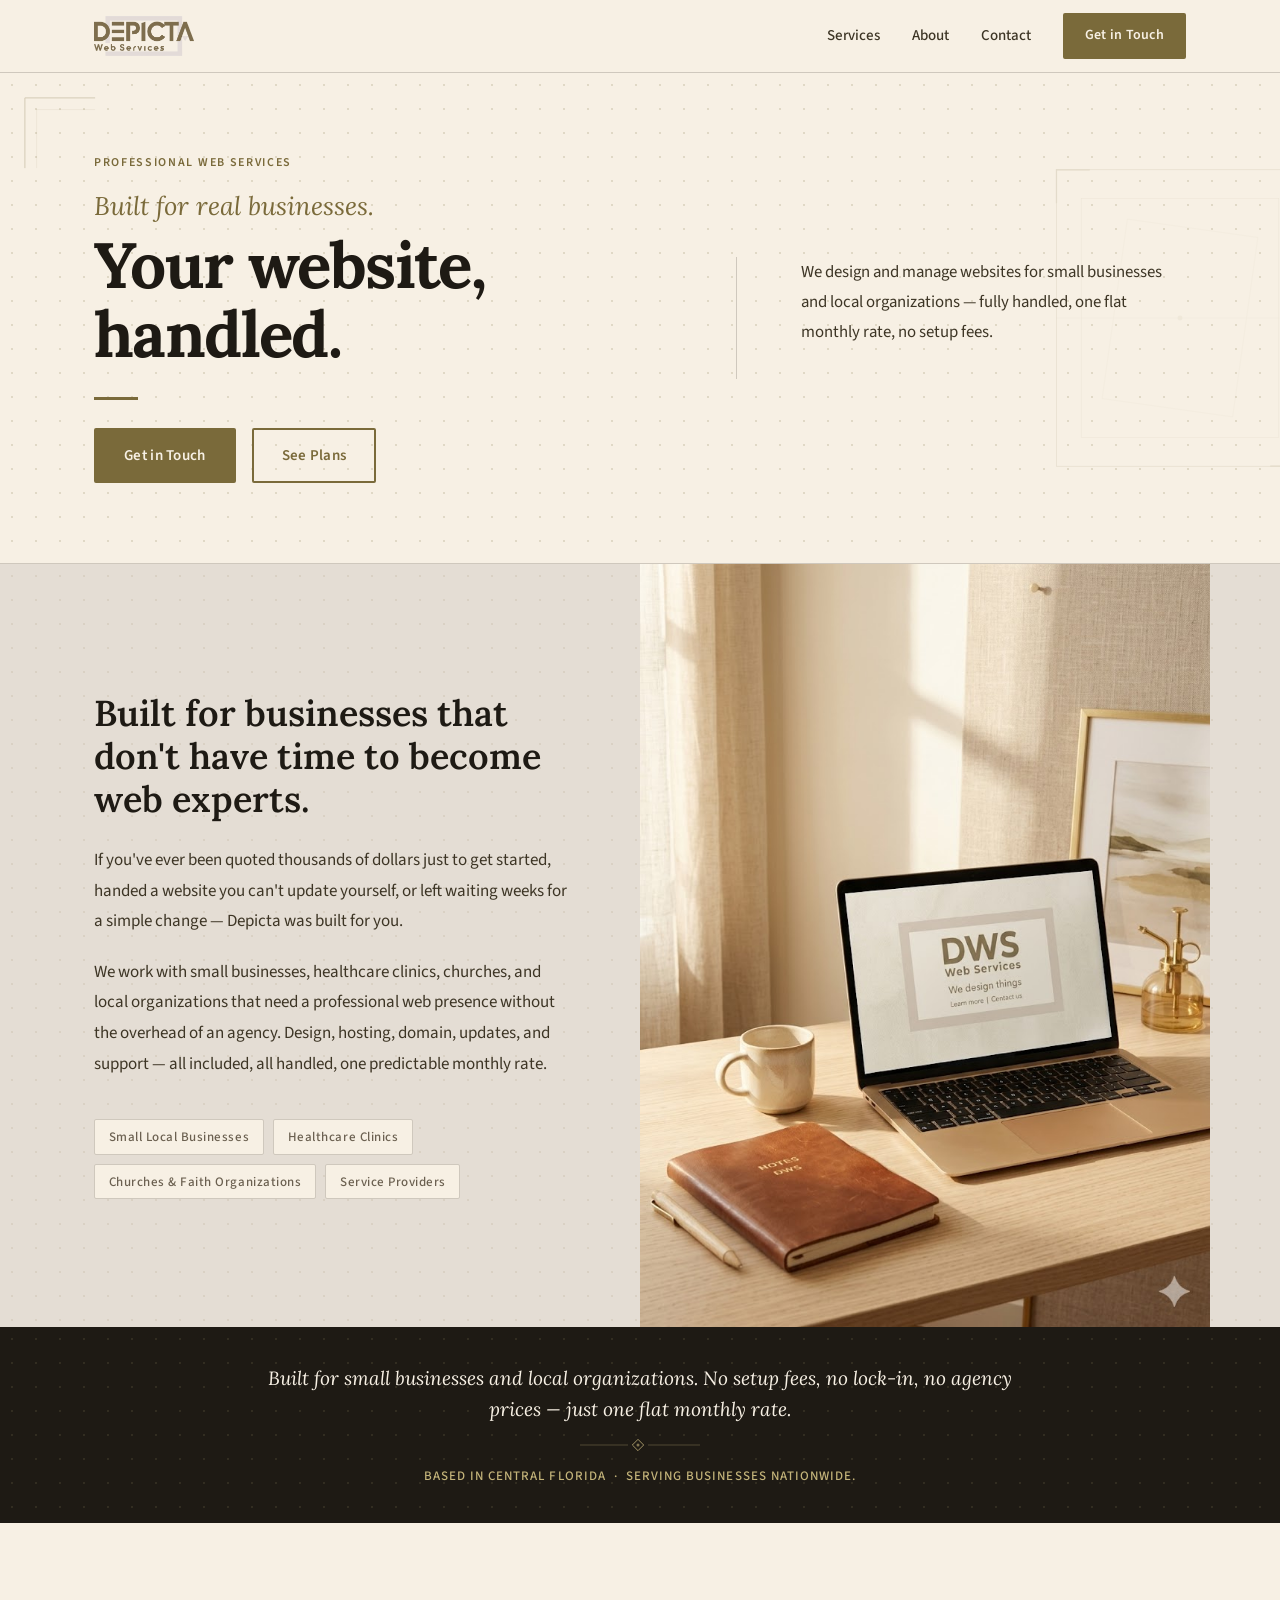
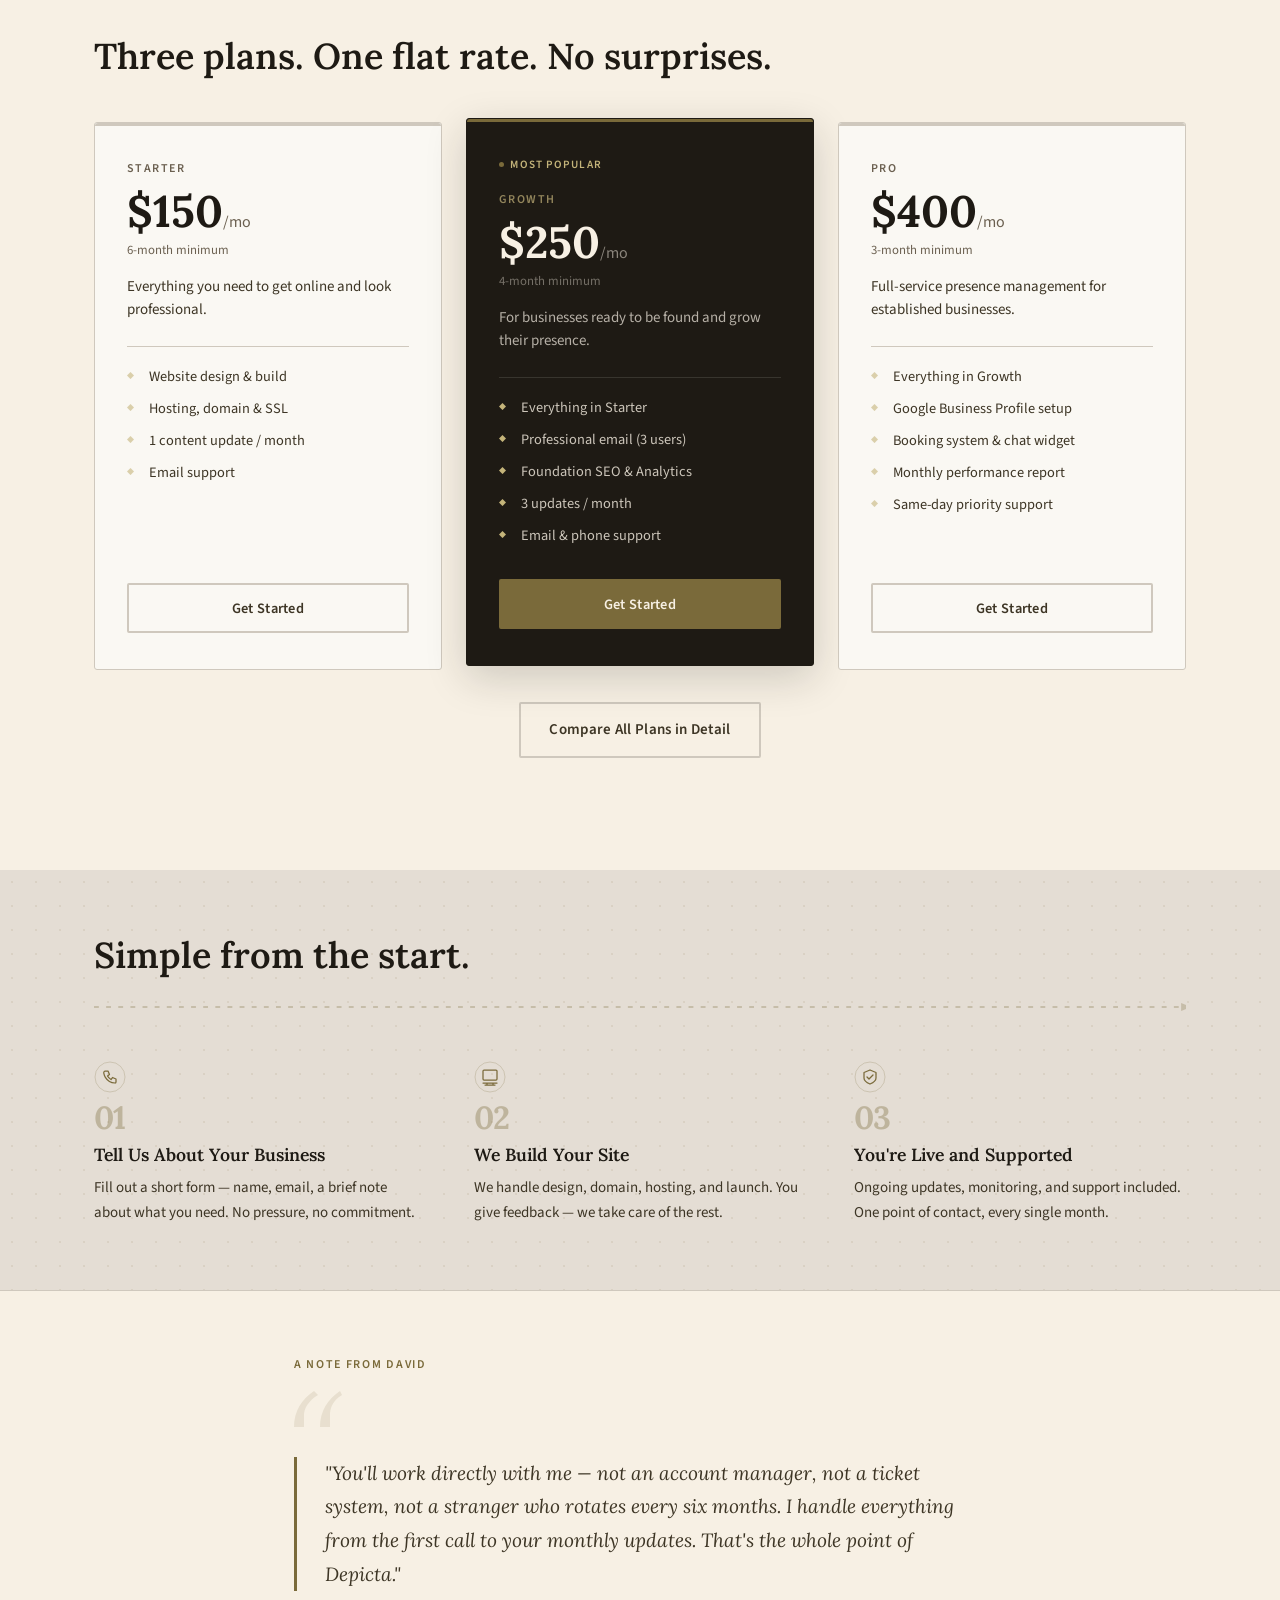
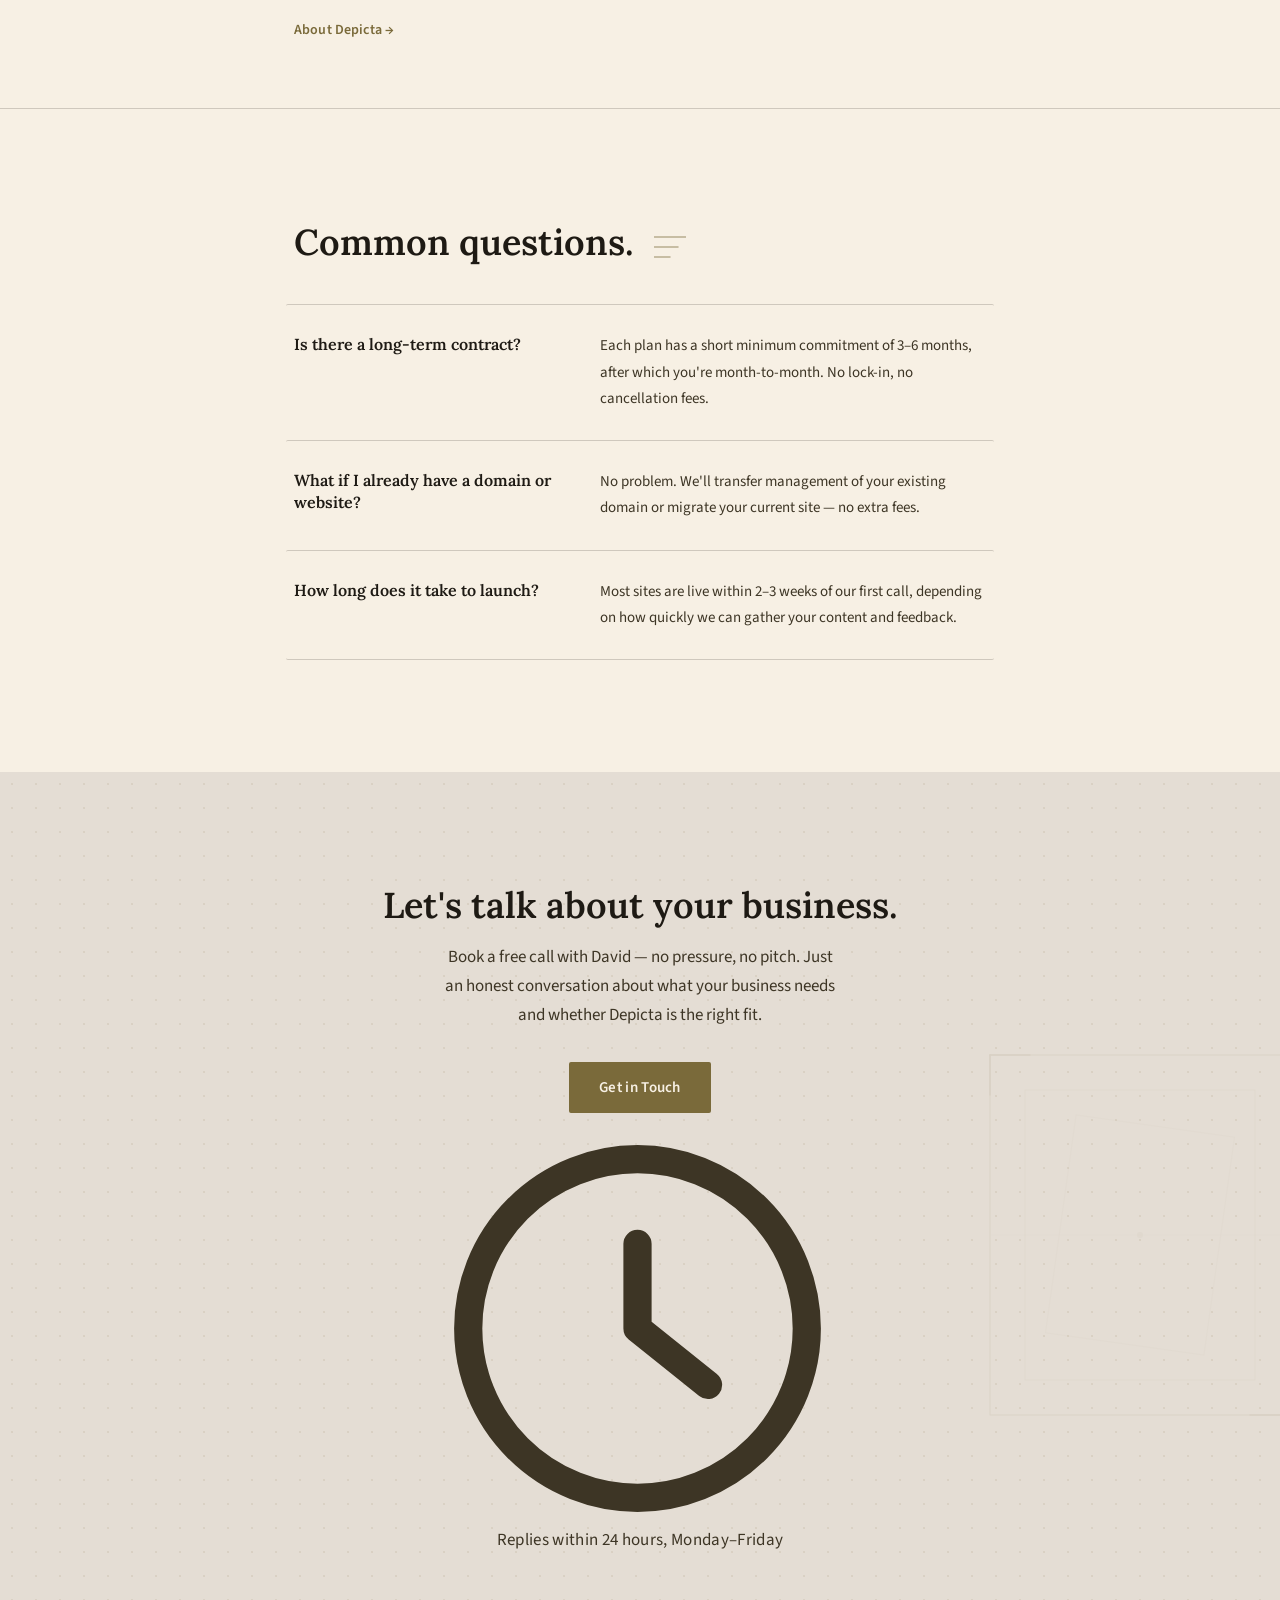
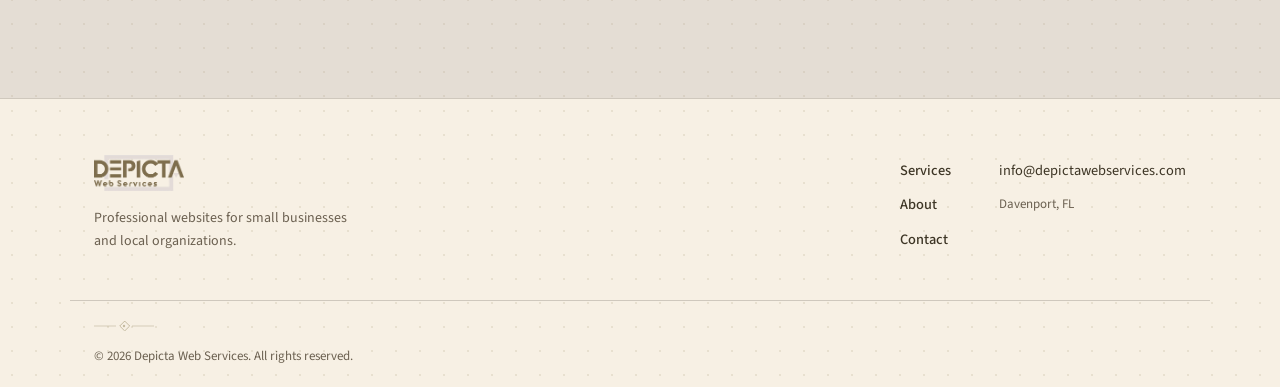
==== index.html @ 23d621f5 "Initial launch — Depicta Web Services Complete static site: homepage, services, about, contact, 404." ====
<!DOCTYPE html>
<html lang="en">
<head>
  <meta charset="UTF-8">
  <meta name="viewport" content="width=device-width, initial-scale=1.0">
  <title>Depicta Web Services — Professional Websites for Small Businesses</title>
  <meta name="description" content="We design and manage professional websites for small businesses and faith-based organizations. One flat monthly rate. No setup fees. Based in Central Florida, serving businesses nationwide.">
  <meta name="theme-color" content="#f7f0e4">

  <!-- Favicon -->
  <link rel="icon" type="image/png" href="assets/depicta_favicon.png">
  <link rel="apple-touch-icon" href="assets/depicta_favicon.png">

  <!-- Open Graph -->
  <meta property="og:title" content="Depicta Web Services — Professional Websites for Small Businesses">
  <meta property="og:description" content="We design and manage websites for small businesses and local organizations. One flat monthly rate, no setup fees. Based in Central Florida, serving businesses nationwide.">
  <meta property="og:image" content="https://depictawebservices.com/assets/hero.jpeg">
  <meta property="og:type" content="website">
  <meta property="og:url" content="https://depictawebservices.com">
  <link rel="canonical" href="https://depictawebservices.com">
  <meta name="robots" content="index, follow">
  <meta name="twitter:card" content="summary_large_image">
  <meta name="twitter:title" content="Depicta Web Services">
  <meta name="twitter:description" content="Professional websites for small businesses and local organizations. One flat monthly rate, no setup fees.">
  <meta name="twitter:image" content="https://depictawebservices.com/assets/hero.jpeg">

  <link rel="preconnect" href="https://fonts.googleapis.com">
  <link rel="preconnect" href="https://fonts.gstatic.com" crossorigin>
  <link href="https://fonts.googleapis.com/css2?family=Lora:ital,wght@0,400;0,500;0,600;0,700;1,400;1,600&family=Source+Sans+3:wght@300;400;500;600&display=swap" rel="stylesheet">

  <link rel="stylesheet" href="css/style.css">

  <!-- Structured Data — LocalBusiness -->
  <script type="application/ld+json">
  {
    "@context": "https://schema.org",
    "@type": "ProfessionalService",
    "name": "Depicta Web Services",
    "description": "We design and manage professional websites for small businesses and local organizations. One flat monthly rate, no setup fees.",
    "url": "https://depictawebservices.com",
    "email": "info@depictawebservices.com",
    "areaServed": {
      "@type": "Country",
      "name": "United States"
    },
    "address": {
      "@type": "PostalAddress",
      "addressLocality": "Davenport",
      "addressRegion": "FL",
      "addressCountry": "US"
    },
    "priceRange": "$150–$400/mo",
    "serviceType": [
      "Web Design",
      "Website Management",
      "Web Hosting",
      "SEO",
      "Website Maintenance"
    ],
    "sameAs": []
  }
  </script>
</head>
<body>

  <!-- ============================================================
       NAVIGATION
  ============================================================ -->
  <header class="nav" id="nav">
    <div class="container nav__inner">
      <a href="index.html" class="nav__logo" aria-label="Depicta Web Services Home">
        <img src="assets/logo.png" alt="Depicta Web Services" fetchpriority="high">
      </a>
      <button class="nav__toggle" id="navToggle" aria-label="Open menu" aria-expanded="false" aria-controls="navLinks">
        <span></span>
        <span></span>
        <span></span>
      </button>
      <nav class="nav__links" id="navLinks" aria-label="Main navigation">
        <a href="services.html">Services</a>
        <a href="about.html">About</a>
        <a href="contact.html">Contact</a>
        <a href="contact.html" class="btn btn--gold btn--sm">Get in Touch</a>
      </nav>
    </div>
  </header>

  <main>

    <!-- ============================================================
         HERO
    ============================================================ -->
    <section class="hero">
      <!-- Decorative corner mark -->
      <svg class="hero__corner" aria-hidden="true" viewBox="0 0 80 80" fill="none" xmlns="http://www.w3.org/2000/svg">
        <path d="M1 79 L1 1 L79 1" stroke="currentColor" stroke-width="1" fill="none"/>
        <path d="M14 79 L14 14 L79 14" stroke="currentColor" stroke-width="0.5" fill="none" opacity="0.5"/>
      </svg>

      <!-- Decorative geometric composition -->
      <svg class="hero__geo" aria-hidden="true" viewBox="0 0 340 400" fill="none" xmlns="http://www.w3.org/2000/svg">
        <!-- Outer tall rectangle -->
        <rect x="20" y="20" width="300" height="360" stroke="currentColor" stroke-width="0.75"/>
        <!-- Inner offset rectangle -->
        <rect x="50" y="55" width="240" height="290" stroke="currentColor" stroke-width="0.5" opacity="0.6"/>
        <!-- Rotated diamond inset -->
        <rect x="90" y="90" width="160" height="220" stroke="currentColor" stroke-width="0.5" opacity="0.35" transform="rotate(8 170 200)"/>
        <!-- Horizontal rule through center -->
        <line x1="20" y1="200" x2="320" y2="200" stroke="currentColor" stroke-width="0.5" opacity="0.25"/>
        <!-- Corner ticks -->
        <line x1="20" y1="20" x2="60" y2="20" stroke="currentColor" stroke-width="1.5" stroke-linecap="round"/>
        <line x1="20" y1="20" x2="20" y2="60" stroke="currentColor" stroke-width="1.5" stroke-linecap="round"/>
        <line x1="320" y1="380" x2="280" y2="380" stroke="currentColor" stroke-width="1.5" stroke-linecap="round"/>
        <line x1="320" y1="380" x2="320" y2="340" stroke="currentColor" stroke-width="1.5" stroke-linecap="round"/>
        <!-- Center dot -->
        <circle cx="170" cy="200" r="3" fill="currentColor" opacity="0.35"/>
      </svg>

      <div class="container hero__inner">

        <div class="hero__left">
          <p class="overline">Professional Web Services</p>
          <span class="hero__italic">Built for real businesses.</span>
          <h1 class="hero__headline">Your website,<br>handled.</h1>
          <div class="hero__rule"></div>
          <div class="hero__actions">
            <a href="contact.html" class="btn btn--gold">Get in Touch</a>
            <a href="services.html" class="btn btn--ghost">See Plans</a>
          </div>
        </div>

        <div class="hero__right">
          <p class="hero__sub">
            We design and manage websites for small businesses and local
            organizations — fully handled, one flat monthly rate, no setup fees.
          </p>
        </div>

      </div>
    </section>

    <!-- ============================================================
         WHO THIS IS FOR
    ============================================================ -->
    <section class="section section--beige who-section">
      <div class="container who-section__inner">
        <div class="who-section__text">
          <h2>Built for businesses that don't have time to become web experts.</h2>
          <div class="prose">
            <p>
              If you've ever been quoted thousands of dollars just to get started, handed a website
              you can't update yourself, or left waiting weeks for a simple change — Depicta was
              built for you.
            </p>
            <p>
              We work with small businesses, healthcare clinics, churches, and local organizations
              that need a professional web presence without the overhead of an agency. Design,
              hosting, domain, updates, and support — all included, all handled, one predictable
              monthly rate.
            </p>
          </div>
          <div class="audience-tags">
            <span>Small Local Businesses</span>
            <span>Healthcare Clinics</span>
            <span>Churches &amp; Faith Organizations</span>
            <span>Service Providers</span>
          </div>
        </div>
        <div class="who-section__image">
          <img src="assets/hero.jpeg" alt="Professional workspace" loading="lazy" decoding="async">
        </div>
      </div>
    </section>

    <!-- ============================================================
         TRUST STRIP
    ============================================================ -->
    <div class="trust-strip">
      <div class="container trust-strip__inner">
        <p class="trust-strip__main">
          Built for small businesses and local organizations. No setup fees, no lock-in, no agency
          prices — just one flat monthly rate.
        </p>
        <!-- Ornamental divider -->
        <svg class="trust-strip__ornament" aria-hidden="true" viewBox="0 0 120 12" fill="none" xmlns="http://www.w3.org/2000/svg">
          <line x1="0" y1="6" x2="48" y2="6" stroke="currentColor" stroke-width="0.75" opacity="0.4"/>
          <rect x="54" y="2" width="8" height="8" transform="rotate(45 58 6)" stroke="currentColor" stroke-width="0.75" fill="none"/>
          <circle cx="58" cy="6" r="1.5" fill="currentColor" opacity="0.6"/>
          <line x1="68" y1="6" x2="120" y2="6" stroke="currentColor" stroke-width="0.75" opacity="0.4"/>
        </svg>
        <p class="trust-strip__location">
          Based in Central Florida &nbsp;&middot;&nbsp; Serving businesses nationwide.
        </p>
      </div>
    </div>

    <!-- ============================================================
         PLANS OVERVIEW
    ============================================================ -->
    <section class="section plans-section">
      <div class="container">

        <h2>Three plans. One flat rate. No surprises.</h2>

        <div class="plans-row">

          <div class="plan-col">
            <div class="plan-col__top">
              <p class="plan-col__name">Starter</p>
              <p class="plan-col__price">$150<span>/mo</span></p>
              <p class="plan-col__minimum">6-month minimum</p>
              <p class="plan-col__tagline">Everything you need to get online and look professional.</p>
            </div>
            <ul class="plan-col__features">
              <li>Website design &amp; build</li>
              <li>Hosting, domain &amp; SSL</li>
              <li>1 content update / month</li>
              <li>Email support</li>
            </ul>
            <button class="btn btn--outline plan-col__btn js-open-modal" data-plan="Starter">Get Started</button>
          </div>

          <div class="plan-col plan-col--featured">
            <p class="plan-col__badge">Most Popular</p>
            <div class="plan-col__top">
              <p class="plan-col__name">Growth</p>
              <p class="plan-col__price">$250<span>/mo</span></p>
              <p class="plan-col__minimum">4-month minimum</p>
              <p class="plan-col__tagline">For businesses ready to be found and grow their presence.</p>
            </div>
            <ul class="plan-col__features">
              <li>Everything in Starter</li>
              <li>Professional email (3 users)</li>
              <li>Foundation SEO &amp; Analytics</li>
              <li>3 updates / month</li>
              <li>Email &amp; phone support</li>
            </ul>
            <button class="btn plan-col__btn plan-col__btn--featured js-open-modal" data-plan="Growth">Get Started</button>
          </div>

          <div class="plan-col">
            <div class="plan-col__top">
              <p class="plan-col__name">Pro</p>
              <p class="plan-col__price">$400<span>/mo</span></p>
              <p class="plan-col__minimum">3-month minimum</p>
              <p class="plan-col__tagline">Full-service presence management for established businesses.</p>
            </div>
            <ul class="plan-col__features">
              <li>Everything in Growth</li>
              <li>Google Business Profile setup</li>
              <li>Booking system &amp; chat widget</li>
              <li>Monthly performance report</li>
              <li>Same-day priority support</li>
            </ul>
            <button class="btn btn--outline plan-col__btn js-open-modal" data-plan="Pro">Get Started</button>
          </div>

        </div>

        <div class="plans-cta">
          <a href="services.html" class="btn btn--outline">Compare All Plans in Detail</a>
        </div>
      </div>
    </section>

    <!-- ============================================================
         HOW IT WORKS
    ============================================================ -->
    <section class="section section--beige how-it-works">
      <div class="container">
        <h2>Simple from the start.</h2>

        <!-- Connecting line between steps -->
        <svg class="steps__connector" aria-hidden="true" viewBox="0 0 900 12" preserveAspectRatio="none" fill="none" xmlns="http://www.w3.org/2000/svg">
          <line x1="0" y1="6" x2="900" y2="6" stroke="currentColor" stroke-width="1" stroke-dasharray="4 6"/>
          <polygon points="896,2 904,6 896,10" fill="currentColor" opacity="0.5"/>
        </svg>

        <div class="steps">

          <div class="step">
            <!-- Phone / call icon -->
            <svg class="step__icon" aria-hidden="true" viewBox="0 0 32 32" fill="none" xmlns="http://www.w3.org/2000/svg">
              <circle cx="16" cy="16" r="15" stroke="currentColor" stroke-width="0.75" opacity="0.3"/>
              <path d="M11 10h3l1.5 3.5-2 1.5a9 9 0 0 0 3.5 3.5l1.5-2L22 18v3a1 1 0 0 1-1 1C11 21.5 9 11 10 11a1 1 0 0 1 1-1z" stroke="currentColor" stroke-width="1.25" stroke-linejoin="round" fill="none"/>
            </svg>
            <span class="step__num">01</span>
            <h3>Tell Us About Your Business</h3>
            <p>Fill out a short form — name, email, a brief note about what you need. No pressure, no commitment.</p>
          </div>

          <div class="step">
            <!-- Cursor / build icon -->
            <svg class="step__icon" aria-hidden="true" viewBox="0 0 32 32" fill="none" xmlns="http://www.w3.org/2000/svg">
              <circle cx="16" cy="16" r="15" stroke="currentColor" stroke-width="0.75" opacity="0.3"/>
              <rect x="9" y="9" width="14" height="10" rx="1" stroke="currentColor" stroke-width="1.25" fill="none"/>
              <line x1="9" y1="22" x2="23" y2="22" stroke="currentColor" stroke-width="1.25" stroke-linecap="round"/>
              <line x1="13" y1="22" x2="13" y2="24" stroke="currentColor" stroke-width="1.25"/>
              <line x1="19" y1="22" x2="19" y2="24" stroke="currentColor" stroke-width="1.25"/>
              <line x1="11" y1="24" x2="21" y2="24" stroke="currentColor" stroke-width="1.25" stroke-linecap="round"/>
            </svg>
            <span class="step__num">02</span>
            <h3>We Build Your Site</h3>
            <p>We handle design, domain, hosting, and launch. You give feedback — we take care of the rest.</p>
          </div>

          <div class="step">
            <!-- Shield / live icon -->
            <svg class="step__icon" aria-hidden="true" viewBox="0 0 32 32" fill="none" xmlns="http://www.w3.org/2000/svg">
              <circle cx="16" cy="16" r="15" stroke="currentColor" stroke-width="0.75" opacity="0.3"/>
              <path d="M16 9 L22 11.5 L22 17 C22 20.5 16 23 16 23 C16 23 10 20.5 10 17 L10 11.5 Z" stroke="currentColor" stroke-width="1.25" stroke-linejoin="round" fill="none"/>
              <polyline points="13,16 15,18 19,14" stroke="currentColor" stroke-width="1.25" stroke-linecap="round" stroke-linejoin="round" fill="none"/>
            </svg>
            <span class="step__num">03</span>
            <h3>You're Live and Supported</h3>
            <p>Ongoing updates, monitoring, and support included. One point of contact, every single month.</p>
          </div>

        </div>
      </div>
    </section>

    <!-- ============================================================
         PERSONAL NOTE
    ============================================================ -->
    <section class="personal-note">
      <div class="container container--narrow">
        <p class="overline">A Note from David</p>
        <!-- Decorative quote mark -->
        <svg class="personal-note__mark" aria-hidden="true" viewBox="0 0 48 36" fill="none" xmlns="http://www.w3.org/2000/svg">
          <path d="M0 36 C0 20 8 8 20 0 L24 4 C14 10 10 18 10 24 L10 36 Z" fill="currentColor" opacity="0.12"/>
          <path d="M26 36 C26 20 34 8 46 0 L48 4 C38 10 36 18 36 24 L36 36 Z" fill="currentColor" opacity="0.12"/>
        </svg>
        <blockquote class="personal-note__quote">
          "You'll work directly with me — not an account manager, not a ticket system,
          not a stranger who rotates every six months. I handle everything from the first
          call to your monthly updates. That's the whole point of Depicta."
        </blockquote>
        <a href="about.html" class="personal-note__link">About Depicta &rarr;</a>
      </div>
    </section>

    <!-- ============================================================
         FAQ
    ============================================================ -->
    <section class="section faq-section">
      <div class="container container--narrow">
        <div class="faq-section__heading">
          <h2>Common questions.</h2>
          <!-- Three stacked lines mark -->
          <svg class="faq-section__mark" aria-hidden="true" viewBox="0 0 32 24" fill="none" xmlns="http://www.w3.org/2000/svg">
            <line x1="0" y1="2"  x2="32" y2="2"  stroke="currentColor" stroke-width="1.5" stroke-linecap="round"/>
            <line x1="0" y1="12" x2="24" y2="12" stroke="currentColor" stroke-width="1.5" stroke-linecap="round"/>
            <line x1="0" y1="22" x2="16" y2="22" stroke="currentColor" stroke-width="1.5" stroke-linecap="round"/>
          </svg>
        </div>
        <div class="faq">

          <div class="faq__item">
            <p class="faq__q">Is there a long-term contract?</p>
            <p class="faq__a">Each plan has a short minimum commitment of 3–6 months, after which you're month-to-month. No lock-in, no cancellation fees.</p>
          </div>

          <div class="faq__item">
            <p class="faq__q">What if I already have a domain or website?</p>
            <p class="faq__a">No problem. We'll transfer management of your existing domain or migrate your current site — no extra fees.</p>
          </div>

          <div class="faq__item">
            <p class="faq__q">How long does it take to launch?</p>
            <p class="faq__a">Most sites are live within 2–3 weeks of our first call, depending on how quickly we can gather your content and feedback.</p>
          </div>

        </div>
      </div>
    </section>

    <!-- ============================================================
         CTA SECTION
    ============================================================ -->
    <section class="section section--beige cta-section">
      <!-- Watermark geometric -->
      <svg class="cta-section__watermark" aria-hidden="true" viewBox="0 0 340 400" fill="none" xmlns="http://www.w3.org/2000/svg">
        <rect x="20" y="20" width="300" height="360" stroke="currentColor" stroke-width="0.75"/>
        <rect x="55" y="55" width="230" height="290" stroke="currentColor" stroke-width="0.5" opacity="0.6"/>
        <rect x="90" y="90" width="160" height="220" stroke="currentColor" stroke-width="0.5" opacity="0.35" transform="rotate(8 170 200)"/>
        <line x1="20" y1="200" x2="320" y2="200" stroke="currentColor" stroke-width="0.5" opacity="0.2"/>
        <line x1="20" y1="20" x2="60" y2="20" stroke="currentColor" stroke-width="1.5" stroke-linecap="round"/>
        <line x1="20" y1="20" x2="20" y2="60" stroke="currentColor" stroke-width="1.5" stroke-linecap="round"/>
        <line x1="320" y1="380" x2="280" y2="380" stroke="currentColor" stroke-width="1.5" stroke-linecap="round"/>
        <line x1="320" y1="380" x2="320" y2="340" stroke="currentColor" stroke-width="1.5" stroke-linecap="round"/>
        <circle cx="170" cy="200" r="3" fill="currentColor" opacity="0.3"/>
      </svg>
      <div class="container container--narrow cta-section__inner">
        <h2>Let's talk about your business.</h2>
        <p>
          Book a free call with David — no pressure, no pitch. Just an honest
          conversation about what your business needs and whether Depicta is the right fit.
        </p>
        <div class="cta-section__actions">
          <button class="btn btn--gold js-open-modal">Get in Touch</button>
        </div>
        <p class="cta-section__reply">
          <svg aria-hidden="true" viewBox="0 0 14 14" fill="none" xmlns="http://www.w3.org/2000/svg">
            <circle cx="7" cy="7" r="6" stroke="currentColor" stroke-width="1"/>
            <polyline points="7,4 7,7 9.5,9" stroke="currentColor" stroke-width="1" stroke-linecap="round" stroke-linejoin="round"/>
          </svg>
          Replies within 24 hours, Monday–Friday
        </p>
      </div>
    </section>

  </main>

  <!-- ============================================================
       FOOTER
  ============================================================ -->
  <footer class="footer">
    <div class="container footer__inner">
      <div class="footer__brand">
        <a href="index.html" aria-label="Depicta Web Services Home">
          <img src="assets/logo.png" alt="Depicta Web Services" class="footer__logo" loading="lazy">
        </a>
        <p>Professional websites for small businesses<br>and local organizations.</p>
      </div>
      <nav class="footer__nav" aria-label="Footer navigation">
        <a href="services.html">Services</a>
        <a href="about.html">About</a>
        <a href="contact.html">Contact</a>
      </nav>
      <div class="footer__contact">
        <a href="mailto:info@depictawebservices.com">info@depictawebservices.com</a>
        <span>Davenport, FL</span>
      </div>
    </div>
    <div class="container footer__bottom">
      <!-- Footer ornament -->
      <svg class="footer__ornament" aria-hidden="true" viewBox="0 0 60 10" fill="none" xmlns="http://www.w3.org/2000/svg">
        <line x1="0" y1="5" x2="22" y2="5" stroke="currentColor" stroke-width="0.75" opacity="0.35"/>
        <rect x="27" y="1" width="7" height="7" transform="rotate(45 30 5)" stroke="currentColor" stroke-width="0.75" fill="none" opacity="0.5"/>
        <circle cx="30" cy="5" r="1.2" fill="currentColor" opacity="0.4"/>
        <line x1="38" y1="5" x2="60" y2="5" stroke="currentColor" stroke-width="0.75" opacity="0.35"/>
      </svg>
      <p>&copy; 2026 Depicta Web Services. All rights reserved.</p>
    </div>
  </footer>

  <!-- Contact Modal -->
  <div class="modal" id="contactModal" role="dialog" aria-modal="true" aria-labelledby="modalTitle" hidden>
    <div class="modal__backdrop" id="modalBackdrop"></div>
    <div class="modal__box">
      <button class="modal__close" id="modalClose" aria-label="Close">
        <svg viewBox="0 0 20 20" fill="none" xmlns="http://www.w3.org/2000/svg" aria-hidden="true">
          <line x1="4" y1="4" x2="16" y2="16" stroke="currentColor" stroke-width="1.5" stroke-linecap="round"/>
          <line x1="16" y1="4" x2="4" y2="16" stroke="currentColor" stroke-width="1.5" stroke-linecap="round"/>
        </svg>
      </button>

      <div class="modal__header">
        <p class="overline">Get in Touch</p>
        <h2 id="modalTitle">Tell us about your business.</h2>
        <p class="modal__sub">We'll reach out within 24 hours, Monday–Friday.</p>
      </div>

      <form class="contact-form" name="contact-modal" method="POST" data-netlify="true" netlify-honeypot="bot-field" id="modalForm">
        <input type="hidden" name="form-name" value="contact-modal">
        <p class="contact-form__hidden" aria-hidden="true">
          <label>Do not fill this out: <input name="bot-field" tabindex="-1" autocomplete="off"></label>
        </p>

        <div class="contact-form__row">
          <div class="contact-form__field">
            <label for="modal-name">Your Name <span aria-hidden="true">*</span></label>
            <input type="text" id="modal-name" name="name" required autocomplete="name" placeholder="Jane Smith">
          </div>
          <div class="contact-form__field">
            <label for="modal-business">Business Name</label>
            <input type="text" id="modal-business" name="business" autocomplete="organization" placeholder="Smith's Bakery">
          </div>
        </div>

        <div class="contact-form__field">
          <label for="modal-email">Email Address <span aria-hidden="true">*</span></label>
          <input type="email" id="modal-email" name="email" required autocomplete="email" placeholder="jane@yourbusiness.com">
        </div>

        <div class="contact-form__field">
          <label for="modal-phone">Phone Number <span class="contact-form__optional">(optional)</span></label>
          <input type="tel" id="modal-phone" name="phone" autocomplete="tel" placeholder="(601) 555-0100">
        </div>

        <fieldset class="contact-form__fieldset">
          <legend>Which plan interests you? <span aria-hidden="true">*</span></legend>
          <div class="contact-form__options">
            <label class="contact-form__option">
              <input type="radio" name="plan" value="Starter" id="modal-plan-starter" required>
              <span class="contact-form__option-box">Starter</span>
            </label>
            <label class="contact-form__option">
              <input type="radio" name="plan" value="Growth" id="modal-plan-growth">
              <span class="contact-form__option-box">Growth</span>
            </label>
            <label class="contact-form__option">
              <input type="radio" name="plan" value="Pro" id="modal-plan-pro">
              <span class="contact-form__option-box">Pro</span>
            </label>
            <label class="contact-form__option">
              <input type="radio" name="plan" value="Undecided" id="modal-plan-undecided" checked>
              <span class="contact-form__option-box">Undecided</span>
            </label>
          </div>
        </fieldset>

        <fieldset class="contact-form__fieldset">
          <legend>Preferred contact method <span aria-hidden="true">*</span></legend>
          <div class="contact-form__options">
            <label class="contact-form__option">
              <input type="radio" name="contact_preference" value="Email" required checked>
              <span class="contact-form__option-box">
                <svg aria-hidden="true" viewBox="0 0 18 18" fill="none" xmlns="http://www.w3.org/2000/svg">
                  <rect x="1.5" y="3.5" width="15" height="11" rx="1.25" stroke="currentColor" stroke-width="1.25"/>
                  <polyline points="1.5,3.5 9,10 16.5,3.5" stroke="currentColor" stroke-width="1.25" stroke-linejoin="round"/>
                </svg>
                Email
              </span>
            </label>
            <label class="contact-form__option">
              <input type="radio" name="contact_preference" value="Call">
              <span class="contact-form__option-box">
                <svg aria-hidden="true" viewBox="0 0 18 18" fill="none" xmlns="http://www.w3.org/2000/svg">
                  <path d="M6 2H4a1 1 0 0 0-1 1v1.5A11.5 11.5 0 0 0 14.5 16H16a1 1 0 0 0 1-1v-2l-3.5-1.5-1.5 2a8.5 8.5 0 0 1-3-3l2-1.5L9.5 5.5z" stroke="currentColor" stroke-width="1.25" stroke-linejoin="round" fill="none"/>
                </svg>
                Call
              </span>
            </label>
            <label class="contact-form__option">
              <input type="radio" name="contact_preference" value="Text">
              <span class="contact-form__option-box">
                <svg aria-hidden="true" viewBox="0 0 18 18" fill="none" xmlns="http://www.w3.org/2000/svg">
                  <path d="M2 2h14a1 1 0 0 1 1 1v9a1 1 0 0 1-1 1H5l-3 3V3a1 1 0 0 1 1-1z" stroke="currentColor" stroke-width="1.25" stroke-linejoin="round" fill="none"/>
                  <line x1="5" y1="7" x2="13" y2="7" stroke="currentColor" stroke-width="1.25" stroke-linecap="round"/>
                  <line x1="5" y1="10" x2="10" y2="10" stroke="currentColor" stroke-width="1.25" stroke-linecap="round"/>
                </svg>
                Text
              </span>
            </label>
          </div>
        </fieldset>

        <div class="contact-form__field">
          <label for="modal-message">Tell us about your business <span aria-hidden="true">*</span></label>
          <textarea id="modal-message" name="message" required rows="4" placeholder="What does your business do? What are you hoping to build or improve?"></textarea>
        </div>

        <button type="submit" class="btn btn--gold contact-form__submit">Send My Details</button>
        <p class="contact-form__note">We'll never share your information with anyone.</p>
      </form>

      <!-- Success state -->
      <div class="contact-form__success" id="modalFormSuccess" hidden>
        <svg aria-hidden="true" viewBox="0 0 48 48" fill="none" xmlns="http://www.w3.org/2000/svg">
          <circle class="success-circle" cx="24" cy="24" r="22" stroke="currentColor" stroke-width="1.5"/>
          <polyline class="success-check" points="14,24 21,31 34,17" stroke="currentColor" stroke-width="2" stroke-linecap="round" stroke-linejoin="round"/>
        </svg>
        <h3>Message received.</h3>
        <p>Thanks for reaching out. We'll be in touch within 24 hours, Monday–Friday.</p>
        <button class="btn btn--outline" id="modalSuccessClose">Close</button>
      </div>

    </div>
  </div>

  <script src="js/main.js"></script>

</body>
</html>
---- css/style.css ----
/* ============================================================
   DEPICTA WEB SERVICES — Main Stylesheet
   ============================================================ */

/* ============================================================
   CUSTOM PROPERTIES
============================================================ */
:root {
  --cream:        #f7f0e4;
  --beige:        #e4ddd4;
  --gold:         #7a6a3a;
  --gold-light:   #9a8950;
  --gold-dim:     #c4b47a;
  --brown:        #1e1a14;
  --brown-mid:    #3d3525;
  --brown-muted:  #6b6050;
  --rule:         #cfc8bd;
  --warm-white:   #faf8f3;

  --font-serif:   'Lora', Georgia, serif;
  --font-sans:    'Source Sans 3', system-ui, sans-serif;

  --max-width:    1140px;
  --narrow-width: 740px;

  --space-xs:  0.5rem;
  --space-sm:  1rem;
  --space-md:  2rem;
  --space-lg:  4rem;
  --space-xl:  7rem;

  --radius:    2px;
  --transition: 180ms ease;
}

/* ============================================================
   ANIMATIONS
============================================================ */

/* CTA fade-up */
.fade-up {
  opacity: 0;
  transform: translateY(20px);
  transition: opacity 0.55s ease, transform 0.55s ease;
}

.fade-up--visible {
  opacity: 1;
  transform: translateY(0);
}

/* Steps — slide in from left */
.step--hidden {
  opacity: 0;
  transform: translateX(-32px);
  transition: opacity 0.55s ease, transform 0.55s ease;
}

.step--visible {
  opacity: 1;
  transform: translateX(0);
}

/* Respect reduced motion */
@media (prefers-reduced-motion: reduce) {
  .fade-up,
  .fade-up--visible,
  .step--hidden,
  .step--visible {
    opacity: 1;
    transform: none;
    transition: none;
  }
}

/* ============================================================
   RESET & BASE
============================================================ */
*, *::before, *::after {
  box-sizing: border-box;
  margin: 0;
  padding: 0;
}

html {
  scroll-behavior: smooth;
  -webkit-text-size-adjust: 100%;
}

body {
  background-color: var(--cream);
  color: var(--brown);
  font-family: var(--font-sans);
  font-size: 1.0625rem;
  font-weight: 400;
  line-height: 1.7;
  -webkit-font-smoothing: antialiased;
}

img {
  display: block;
  max-width: 100%;
  height: auto;
}

a {
  color: inherit;
  text-decoration: none;
}

ul {
  list-style: none;
}

/* ============================================================
   LAYOUT UTILITIES
============================================================ */
.container {
  width: 100%;
  max-width: var(--max-width);
  margin-inline: auto;
  padding-inline: 1.5rem;
}

.container--narrow {
  max-width: var(--narrow-width);
}

.section {
  padding-block: var(--space-xl);
}

.section--beige {
  background-color: var(--beige);
  background-image: radial-gradient(
    circle,
    rgba(122, 106, 58, 0.1) 1px,
    transparent 1px
  );
  background-size: 24px 24px;
}

/* ============================================================
   TYPOGRAPHY
============================================================ */
h1, h2, h3, h4 {
  font-family: var(--font-serif);
  font-weight: 600;
  line-height: 1.2;
  color: var(--brown);
}

h1 { font-size: clamp(2.4rem, 5vw, 3.75rem); }
h2 { font-size: clamp(1.6rem, 3vw, 2.25rem); margin-bottom: 1.5rem; }
h3 { font-size: 1.25rem; margin-bottom: 0.75rem; }

em {
  font-style: italic;
  color: var(--gold);
}

.overline {
  display: block;
  font-family: var(--font-sans);
  font-size: 0.75rem;
  font-weight: 600;
  letter-spacing: 0.14em;
  text-transform: uppercase;
  color: var(--gold);
  margin-bottom: 1rem;
}

.prose p {
  color: var(--brown-mid);
  font-size: 1.0625rem;
  line-height: 1.8;
  max-width: 65ch;
  margin-bottom: 1.25rem;
}

.prose p:last-child {
  margin-bottom: 0;
}

/* ============================================================
   BUTTONS
============================================================ */
.btn {
  display: inline-flex;
  align-items: center;
  justify-content: center;
  gap: 0.4rem;
  font-family: var(--font-sans);
  font-size: 0.9375rem;
  font-weight: 600;
  letter-spacing: 0.02em;
  padding: 0.8rem 1.75rem;
  border-radius: var(--radius);
  border: 2px solid transparent;
  cursor: pointer;
  transition: background-color var(--transition),
              color var(--transition),
              border-color var(--transition);
  white-space: nowrap;
  text-decoration: none;
}

.btn--gold {
  background-color: var(--gold);
  color: var(--cream);
  border-color: var(--gold);
}

.btn--gold:hover {
  background-color: var(--brown-mid);
  border-color: var(--brown-mid);
}

.btn--ghost {
  background-color: transparent;
  color: var(--gold);
  border-color: var(--gold);
}

.btn--ghost:hover {
  background-color: var(--gold);
  color: var(--cream);
}

.btn--outline {
  background-color: transparent;
  color: var(--brown-mid);
  border-color: var(--rule);
}

.btn--outline:hover {
  border-color: var(--gold);
  color: var(--gold);
}

.btn--sm {
  padding: 0.55rem 1.25rem;
  font-size: 0.875rem;
}

/* ============================================================
   NAVIGATION
============================================================ */
.nav {
  position: sticky;
  top: 0;
  z-index: 100;
  background-color: var(--cream);
  border-bottom: 1px solid var(--rule);
  transition: box-shadow 0.3s ease;
}

.nav--scrolled {
  box-shadow: 0 2px 24px rgba(30, 26, 20, 0.08);
}

.nav__inner {
  display: flex;
  align-items: center;
  justify-content: space-between;
  height: 72px;
  gap: 2rem;
}

.nav__logo img {
  height: 40px;
  width: auto;
}

.nav__links {
  display: flex;
  align-items: center;
  gap: 2rem;
}


.nav__links a:not(.btn) {
  font-size: 0.9375rem;
  font-weight: 500;
  color: var(--brown-mid);
  transition: color var(--transition);
  position: relative;
}

.nav__links a:not(.btn)::after {
  content: '';
  position: absolute;
  bottom: -3px;
  left: 0;
  width: 0;
  height: 1px;
  background-color: var(--gold);
  transition: width var(--transition);
}

.nav__links a:not(.btn):hover {
  color: var(--gold);
}

.nav__links a:not(.btn):hover::after {
  width: 100%;
}

/* Mobile toggle */
.nav__toggle {
  display: none;
  flex-direction: column;
  justify-content: center;
  align-items: center;
  gap: 5px;
  width: 36px;
  height: 36px;
  background: none;
  border: none;
  cursor: pointer;
  padding: 4px;
}

.nav__toggle span {
  display: block;
  width: 22px;
  height: 1.5px;
  background-color: var(--brown);
  border-radius: 2px;
  transition: transform var(--transition), opacity var(--transition);
}

.nav__toggle.is-open span:nth-child(1) {
  transform: translateY(6.5px) rotate(45deg);
}

.nav__toggle.is-open span:nth-child(2) {
  opacity: 0;
}

.nav__toggle.is-open span:nth-child(3) {
  transform: translateY(-6.5px) rotate(-45deg);
}

/* ============================================================
   HERO
============================================================ */
.hero {
  background-color: var(--cream);
  background-image: radial-gradient(
    circle,
    rgba(122, 106, 58, 0.18) 1px,
    transparent 1px
  );
  background-size: 24px 24px;
  border-bottom: 1px solid var(--rule);
  position: relative;
  overflow: hidden;
}

.hero__inner {
  display: grid;
  grid-template-columns: 5fr 4fr;
  gap: 5rem;
  align-items: center;
  padding-block: 5rem;
}

.hero__italic {
  display: block;
  font-family: var(--font-serif);
  font-style: italic;
  font-size: clamp(1.2rem, 2.2vw, 1.6rem);
  color: var(--gold);
  line-height: 1.3;
  margin-bottom: 0.5rem;
}

.hero__headline {
  font-size: clamp(2.8rem, 5vw, 4.25rem);
  font-weight: 700;
  line-height: 1.08;
  letter-spacing: -0.025em;
  color: var(--brown);
}

.hero__rule {
  width: 44px;
  height: 3px;
  background: var(--gold);
  margin-block: 1.75rem;
}

.hero__actions {
  display: flex;
  flex-wrap: wrap;
  gap: 1rem;
}

.hero__corner {
  position: absolute;
  top: 1.5rem;
  left: 1.5rem;
  width: 72px;
  height: 72px;
  color: var(--gold);
  opacity: 0.3;
  pointer-events: none;
}

.hero__geo {
  position: absolute;
  right: -40px;
  top: 50%;
  transform: translateY(-50%);
  width: 280px;
  height: 330px;
  color: var(--gold);
  opacity: 0.15;
  pointer-events: none;
}

.hero__right {
  border-left: 1px solid var(--rule);
  padding-left: 4rem;
}

.hero__sub {
  font-size: 1.05rem;
  color: var(--brown-mid);
  line-height: 1.8;
  margin-bottom: 2rem;
}

/* ============================================================
   WHO SECTION
============================================================ */
.who-section {
  padding-block: 0;
  overflow: hidden;
}

.who-section__inner {
  display: grid;
  grid-template-columns: 1fr 1fr;
  gap: 0;
  align-items: stretch;
  min-height: 520px;
}

.who-section__text {
  padding: var(--space-xl) 4rem var(--space-xl) 0;
  display: flex;
  flex-direction: column;
  justify-content: center;
}

.who-section__image {
  overflow: hidden;
  margin-inline-end: -1.5rem;
}

.who-section__image img {
  width: 100%;
  height: 100%;
  object-fit: cover;
  object-position: center;
  display: block;
}

/* ============================================================
   AUDIENCE TAGS
============================================================ */
.audience-tags {
  display: flex;
  flex-wrap: wrap;
  gap: 0.6rem;
  margin-top: 2.5rem;
}

.audience-tags span {
  font-size: 0.8125rem;
  font-weight: 500;
  letter-spacing: 0.04em;
  color: var(--brown-muted);
  background-color: var(--cream);
  border: 1px solid var(--rule);
  border-radius: var(--radius);
  padding: 0.35rem 0.85rem;
}

/* ============================================================
   PLANS SECTION
============================================================ */
.plans-section > .container > h2 {
  margin-bottom: 0;
}

/* ============================================================
   PLANS ROW
============================================================ */
.plans-row {
  display: grid;
  grid-template-columns: repeat(3, 1fr);
  gap: 1.5rem;
  margin-top: 2.75rem;
}

.plan-col {
  display: flex;
  flex-direction: column;
  padding: 2.25rem 2rem;
  position: relative;
  background-color: var(--warm-white);
  border: 1px solid var(--rule);
  border-radius: 3px;
  transition: transform 0.22s ease, box-shadow 0.22s ease;
}

.plan-col:not(.plan-col--featured):hover {
  transform: translateY(-3px);
  box-shadow: 0 8px 28px rgba(30, 26, 20, 0.07);
}

.plan-col::before {
  content: '';
  position: absolute;
  top: 0;
  left: 0;
  right: 0;
  height: 3px;
  border-radius: 3px 3px 0 0;
  background-color: var(--rule);
}

.plan-col--featured {
  background-color: var(--brown);
  border-color: var(--brown);
  transform: translateY(-4px);
  box-shadow: 0 12px 40px rgba(30, 26, 20, 0.18);
}

.plan-col--featured::before {
  background-color: var(--gold);
}

.plan-col__badge {
  display: inline-flex;
  align-items: center;
  gap: 0.4rem;
  font-size: 0.7rem;
  font-weight: 600;
  letter-spacing: 0.1em;
  text-transform: uppercase;
  color: var(--gold-dim);
  margin-bottom: 1rem;
}

.plan-col__badge::before {
  content: '';
  display: inline-block;
  width: 5px;
  height: 5px;
  background: var(--gold);
  border-radius: 50%;
}

.plan-col__top {
  margin-bottom: 1.5rem;
}

.plan-col__name {
  font-family: var(--font-sans);
  font-size: 0.75rem;
  font-weight: 600;
  letter-spacing: 0.12em;
  text-transform: uppercase;
  color: var(--brown-muted);
  margin-bottom: 0.6rem;
}

.plan-col--featured .plan-col__name {
  color: rgba(196, 180, 122, 0.7);
}

.plan-col__price {
  font-family: var(--font-serif);
  font-size: 2.75rem;
  font-weight: 700;
  color: var(--brown);
  line-height: 1;
  margin-bottom: 0.4rem;
}

.plan-col--featured .plan-col__price {
  color: var(--cream);
}

.plan-col__price span {
  font-size: 1rem;
  font-weight: 400;
  color: var(--brown-muted);
  font-family: var(--font-sans);
}

.plan-col--featured .plan-col__price span {
  color: rgba(247, 240, 228, 0.5);
}

.plan-col__minimum {
  font-size: 0.8rem;
  color: var(--brown-muted);
  margin-bottom: 0.85rem;
}

.plan-col--featured .plan-col__minimum {
  color: rgba(247, 240, 228, 0.4);
}

.plan-col__tagline {
  font-size: 0.9375rem;
  color: var(--brown-mid);
  line-height: 1.55;
}

.plan-col--featured .plan-col__tagline {
  color: rgba(247, 240, 228, 0.7);
}

.plan-col__features {
  flex: 1;
  display: flex;
  flex-direction: column;
  gap: 0.7rem;
  border-top: 1px solid var(--rule);
  padding-top: 1.25rem;
  margin-bottom: 2rem;
}

.plan-col--featured .plan-col__features {
  border-top-color: rgba(247, 240, 228, 0.12);
}

.plan-col__features li {
  font-size: 0.9rem;
  color: var(--brown-mid);
  padding-left: 1.4rem;
  position: relative;
  line-height: 1.45;
}

.plan-col--featured .plan-col__features li {
  color: rgba(247, 240, 228, 0.8);
}

.plan-col__features li::before {
  content: '';
  position: absolute;
  left: 0;
  top: 0.38em;
  width: 7px;
  height: 7px;
  background-image: url("data:image/svg+xml,%3Csvg viewBox='0 0 7 7' fill='none' xmlns='http://www.w3.org/2000/svg'%3E%3Crect x='3.5' y='0' width='5' height='5' transform='rotate(45 3.5 0)' fill='%23c4b47a' opacity='0.6'/%3E%3C/svg%3E");
  background-repeat: no-repeat;
  background-size: contain;
}

.plan-col--featured .plan-col__features li::before {
  background-image: url("data:image/svg+xml,%3Csvg viewBox='0 0 7 7' fill='none' xmlns='http://www.w3.org/2000/svg'%3E%3Crect x='3.5' y='0' width='5' height='5' transform='rotate(45 3.5 0)' fill='%23c4b47a'/%3E%3C/svg%3E");
}

.plan-col__btn {
  margin-top: auto;
  width: 100%;
  justify-content: center;
  font-size: 0.9rem;
}

.plan-col__btn--featured {
  background-color: var(--gold);
  color: var(--cream);
  border-color: var(--gold);
}

.plan-col__btn--featured:hover {
  background-color: var(--gold-light);
  border-color: var(--gold-light);
}

.plans-cta {
  margin-top: 2rem;
  text-align: center;
}

/* ============================================================
   TRUST STRIP
============================================================ */
.trust-strip {
  background-color: var(--brown);
  background-image: radial-gradient(
    circle,
    rgba(196, 180, 122, 0.12) 1px,
    transparent 1px
  );
  background-size: 24px 24px;
  padding-block: 2.25rem;
}

.trust-strip__inner {
  text-align: center;
}

.trust-strip__ornament {
  width: 120px;
  height: 12px;
  color: var(--gold-dim);
  margin-block: 0.9rem;
  display: block;
  margin-inline: auto;
}

.trust-strip__main {
  font-family: var(--font-serif);
  font-size: clamp(1rem, 2vw, 1.2rem);
  font-style: italic;
  color: var(--cream);
  line-height: 1.6;
  margin-bottom: 0.75rem;
  max-width: 70ch;
  margin-inline: auto;
}

.trust-strip__location {
  font-size: 0.8125rem;
  font-weight: 500;
  letter-spacing: 0.08em;
  text-transform: uppercase;
  color: var(--gold-dim);
}

/* ============================================================
   CTA SECTION
============================================================ */
.cta-section {
  position: relative;
  overflow: hidden;
}

.cta-section__watermark {
  position: absolute;
  right: -60px;
  top: 50%;
  transform: translateY(-50%);
  width: 400px;
  height: 400px;
  color: var(--gold);
  opacity: 0.1;
  pointer-events: none;
}

.cta-section__inner {
  position: relative;
  z-index: 1;
  text-align: center;
}

.cta-section__inner h2 {
  margin-bottom: 1rem;
}

.cta-section__inner p {
  color: var(--brown-mid);
  font-size: 1.0625rem;
  max-width: 50ch;
  margin-inline: auto;
  margin-bottom: 2rem;
}

.cta-section__actions {
  display: flex;
  flex-wrap: wrap;
  justify-content: center;
  gap: 1rem;
}

.cta-section__reply {
  margin-top: 1.25rem;
  font-size: 0.8125rem;
  color: var(--brown-muted);
  letter-spacing: 0.02em;
}

.cta-section__reply svg {
  display: inline-block;
  vertical-align: middle;
  margin-right: 5px;
  margin-top: -2px;
}

.about-mission__nots .overline {
  margin-bottom: 1rem;
}

.about-who-tags {
  margin-top: 2rem;
}

/* ============================================================
   CONTACT FORM — shared styles
============================================================ */
.contact-form__hidden {
  display: none;
}

.contact-form__row {
  display: grid;
  grid-template-columns: 1fr 1fr;
  gap: 1rem;
}

.contact-form__field {
  display: flex;
  flex-direction: column;
  gap: 0.45rem;
  margin-bottom: 1.1rem;
}

.contact-form__field label,
.contact-form__fieldset legend {
  font-size: 0.875rem;
  font-weight: 600;
  color: var(--brown);
  letter-spacing: 0.01em;
}

.contact-form__field label span,
.contact-form__fieldset legend span:not(.contact-form__optional) {
  color: var(--gold);
}

.contact-form__optional {
  font-weight: 400;
  color: var(--brown-muted);
  font-size: 0.8rem;
}

.contact-form__field input,
.contact-form__field textarea {
  font-family: var(--font-sans);
  font-size: 0.9375rem;
  color: var(--brown);
  background-color: var(--cream);
  border: 1px solid var(--rule);
  border-radius: var(--radius);
  padding: 0.7rem 0.9rem;
  width: 100%;
  transition: border-color var(--transition), box-shadow var(--transition);
  outline: none;
  resize: vertical;
}

.contact-form__field input::placeholder,
.contact-form__field textarea::placeholder {
  color: var(--brown-muted);
  opacity: 0.6;
}

.contact-form__field input:focus,
.contact-form__field textarea:focus {
  border-color: var(--gold);
  box-shadow: 0 0 0 3px rgba(122, 106, 58, 0.1);
}

/* Contact preference radios */
.contact-form__fieldset {
  border: none;
  padding: 0;
  margin-bottom: 1.1rem;
}

.contact-form__fieldset legend {
  margin-bottom: 0.6rem;
}

.contact-form__options {
  display: flex;
  gap: 0.75rem;
}

.contact-form__option {
  flex: 1;
  cursor: pointer;
}

.contact-form__option input[type="radio"] {
  position: absolute;
  opacity: 0;
  width: 0;
  height: 0;
}

.contact-form__option-box {
  display: flex;
  align-items: center;
  justify-content: center;
  gap: 0.5rem;
  padding: 0.65rem 0.5rem;
  border: 1px solid var(--rule);
  border-radius: var(--radius);
  font-size: 0.875rem;
  font-weight: 500;
  color: var(--brown-mid);
  background: var(--cream);
  transition: border-color var(--transition), color var(--transition), background-color var(--transition);
  white-space: nowrap;
}

.contact-form__option-box svg {
  width: 16px;
  height: 16px;
  flex-shrink: 0;
}

.contact-form__option input[type="radio"]:checked + .contact-form__option-box {
  border-color: var(--gold);
  color: var(--gold);
  background-color: rgba(122, 106, 58, 0.05);
}

.contact-form__option input[type="radio"]:focus-visible + .contact-form__option-box {
  box-shadow: 0 0 0 3px rgba(122, 106, 58, 0.15);
}

.contact-form__option-box:hover {
  border-color: var(--gold-dim);
  color: var(--brown);
}

.contact-form__submit {
  width: 100%;
  justify-content: center;
  margin-top: 0.5rem;
}

.contact-form__note {
  font-size: 0.78rem;
  color: var(--brown-muted);
  text-align: center;
  margin-top: 0.75rem;
}

/* Success state */
.contact-form__success {
  display: flex;
  flex-direction: column;
  align-items: center;
  text-align: center;
  padding: 2.5rem 1rem;
  gap: 0;
}

.contact-form__success[hidden] {
  display: none;
}

/* Circle draws itself */
.contact-form__success svg {
  width: 64px;
  height: 64px;
  color: var(--gold);
  margin-bottom: 1.5rem;
}

.success-circle {
  stroke-dasharray: 138.2;
  stroke-dashoffset: 138.2;
  animation: drawCircle 0.55s ease forwards;
}

.success-check {
  stroke-dasharray: 30;
  stroke-dashoffset: 30;
  animation: drawCheck 0.35s ease 0.45s forwards;
}

@keyframes drawCircle {
  to { stroke-dashoffset: 0; }
}

@keyframes drawCheck {
  to { stroke-dashoffset: 0; }
}

/* Text elements fade up in sequence */
.contact-form__success h3 {
  font-size: 1.3rem;
  color: var(--brown);
  opacity: 0;
  transform: translateY(10px);
  animation: successFadeUp 0.4s ease 0.7s forwards;
  margin-bottom: 0.6rem;
}

.contact-form__success p {
  font-size: 0.9375rem;
  color: var(--brown-mid);
  max-width: 34ch;
  line-height: 1.65;
  opacity: 0;
  transform: translateY(10px);
  animation: successFadeUp 0.4s ease 0.85s forwards;
  margin-bottom: 1.5rem;
}

.contact-form__success .btn {
  opacity: 0;
  transform: translateY(10px);
  animation: successFadeUp 0.4s ease 1s forwards;
}

@keyframes successFadeUp {
  to { opacity: 1; transform: translateY(0); }
}

@media (prefers-reduced-motion: reduce) {
  .success-circle, .success-check,
  .contact-form__success h3,
  .contact-form__success p,
  .contact-form__success .btn {
    animation: none;
    opacity: 1;
    transform: none;
    stroke-dashoffset: 0;
  }
}

/* ============================================================
   MODAL
============================================================ */
.modal {
  position: fixed;
  inset: 0;
  z-index: 200;
  display: flex;
  align-items: center;
  justify-content: center;
  padding: 1.5rem;
}

.modal[hidden] {
  display: none;
}

.modal__backdrop {
  position: absolute;
  inset: 0;
  background: rgba(30, 26, 20, 0.55);
  opacity: 0;
  transition: opacity 0.28s ease;
}

.modal--visible .modal__backdrop {
  opacity: 1;
}

.modal__box {
  position: relative;
  z-index: 1;
  background: var(--warm-white);
  border-radius: 3px;
  width: 100%;
  max-width: 580px;
  max-height: 90vh;
  overflow-y: auto;
  padding: 2.5rem 2.25rem 2rem;
  transform: translateY(16px);
  opacity: 0;
  transition: transform 0.28s ease, opacity 0.28s ease;
  box-shadow: 0 24px 64px rgba(30, 26, 20, 0.2);
}

.modal--visible .modal__box {
  transform: translateY(0);
  opacity: 1;
}

.modal__close {
  position: absolute;
  top: 1rem;
  right: 1rem;
  width: 32px;
  height: 32px;
  background: none;
  border: none;
  cursor: pointer;
  color: var(--brown-muted);
  display: flex;
  align-items: center;
  justify-content: center;
  border-radius: 2px;
  transition: color var(--transition);
}

.modal__close:hover {
  color: var(--brown);
}

.modal__close svg {
  width: 18px;
  height: 18px;
}

.modal__header {
  margin-bottom: 1.75rem;
}

.modal__header h2 {
  font-size: 1.5rem;
  margin-bottom: 0.4rem;
}

.modal__sub {
  font-size: 0.9rem;
  color: var(--brown-muted);
}

/* Lock body scroll when modal open */
body.modal-open {
  overflow: hidden;
}

/* ============================================================
   PAGE HERO (shared — services, about)
============================================================ */
.page-hero {
  background-color: var(--cream);
  background-image: radial-gradient(
    circle,
    rgba(122, 106, 58, 0.15) 1px,
    transparent 1px
  );
  background-size: 24px 24px;
  padding-block: 5rem 4.5rem;
  border-bottom: 1px solid var(--rule);
  position: relative;
  overflow: hidden;
}

.page-hero__geo {
  position: absolute;
  right: -40px;
  top: 50%;
  transform: translateY(-50%);
  width: 280px;
  height: 320px;
  color: var(--gold);
  opacity: 0.07;
  pointer-events: none;
}

.page-hero__heading {
  font-size: clamp(2.2rem, 4.5vw, 3.25rem);
  font-weight: 700;
  line-height: 1.1;
  letter-spacing: -0.025em;
  margin-bottom: 1.25rem;
}

.page-hero__rule {
  width: 40px;
  height: 3px;
  background: var(--gold);
  margin-block: 1.25rem 1.5rem;
}

.page-hero__sub {
  font-size: 1.0625rem;
  color: var(--brown-mid);
  line-height: 1.75;
  max-width: 52ch;
}

/* ============================================================
   SECTION INTRO (shared utility)
============================================================ */
.section__intro {
  font-size: 1.0625rem;
  color: var(--brown-mid);
  line-height: 1.75;
  max-width: 56ch;
  margin-top: -0.5rem;
  margin-bottom: 3rem;
}

/* ============================================================
   SERVICES PAGE
============================================================ */

/* "In every plan" dark strip */
.included-strip {
  background-color: var(--brown);
  background-image: radial-gradient(
    circle,
    rgba(196, 180, 122, 0.1) 1px,
    transparent 1px
  );
  background-size: 24px 24px;
  padding-block: 5rem;
}

.included-strip h2 {
  color: var(--cream);
  text-align: center;
  margin-bottom: 3rem;
}

.included-grid {
  display: grid;
  grid-template-columns: repeat(3, 1fr);
  gap: 2.5rem 3.5rem;
}

.included-item {
  display: flex;
  gap: 1.1rem;
  align-items: flex-start;
}

.included-item svg {
  width: 22px;
  height: 22px;
  color: var(--gold-dim);
  flex-shrink: 0;
  margin-top: 0.15rem;
}

.included-item h4 {
  color: var(--cream);
  font-family: var(--font-sans);
  font-size: 0.9375rem;
  font-weight: 600;
  margin-bottom: 0.3rem;
}

.included-item p {
  color: rgba(247, 240, 228, 0.6);
  font-size: 0.875rem;
  line-height: 1.55;
}

/* Plan "best for" tag */
.plan-col__best-for {
  font-size: 0.8125rem;
  color: var(--brown-muted);
  font-style: italic;
  line-height: 1.55;
  margin-top: 0.85rem;
  padding-top: 0.85rem;
  border-top: 1px solid var(--rule);
}

.plan-col--featured .plan-col__best-for {
  color: rgba(196, 180, 122, 0.65);
  border-color: rgba(196, 180, 122, 0.2);
}

/* Custom work note */
.services-note {
  text-align: center;
  max-width: 52ch;
  margin-inline: auto;
  padding-top: 3.5rem;
  border-top: 1px solid var(--rule);
  margin-top: 4rem;
  color: var(--brown-muted);
  font-size: 0.9375rem;
  line-height: 1.7;
}

.services-note a {
  color: var(--gold);
  text-decoration: underline;
  text-underline-offset: 3px;
}

/* ============================================================
   ABOUT PAGE
============================================================ */

/* Mission section */
.about-mission__inner {
  display: grid;
  grid-template-columns: 3fr 2fr;
  gap: 5rem;
  align-items: start;
}

.about-mission__nots {
  margin-top: 2rem;
  border: 1px solid var(--rule);
  border-radius: var(--radius);
  overflow: hidden;
}

.about-mission__not {
  display: flex;
  align-items: flex-start;
  gap: 0.75rem;
  padding: 0.9rem 1.1rem;
  border-bottom: 1px solid var(--rule);
  font-size: 0.9rem;
  color: var(--brown-mid);
  line-height: 1.5;
}

.about-mission__not:last-child {
  border-bottom: none;
}

.about-mission__not svg {
  color: var(--gold);
  flex-shrink: 0;
  margin-top: 0.15rem;
}

.about-mission__not-label {
  font-weight: 600;
  color: var(--brown);
  margin-right: 0.25rem;
}

/* Personal section (dark) */
.about-personal {
  background-color: var(--brown);
  background-image: radial-gradient(
    circle,
    rgba(196, 180, 122, 0.1) 1px,
    transparent 1px
  );
  background-size: 24px 24px;
  padding-block: var(--space-xl);
  position: relative;
  overflow: hidden;
}

.about-personal__geo {
  position: absolute;
  right: -60px;
  bottom: -40px;
  width: 320px;
  height: 380px;
  color: var(--gold-dim);
  opacity: 0.08;
  pointer-events: none;
}

.about-personal__inner {
  max-width: 780px;
}

.about-personal .overline {
  color: var(--gold-dim);
}

.about-personal h2 {
  color: var(--cream);
  font-size: clamp(1.75rem, 3vw, 2.4rem);
  margin-bottom: 0;
}

.about-personal__rule {
  width: 40px;
  height: 3px;
  background: var(--gold-dim);
  margin-block: 1.5rem;
}

.about-personal p {
  color: rgba(247, 240, 228, 0.7);
  font-size: 1rem;
  line-height: 1.85;
  max-width: 64ch;
  margin-bottom: 1.25rem;
}

.about-personal p:last-of-type {
  margin-bottom: 0;
}

/* Differentiators grid */
.about-diff__grid {
  display: grid;
  grid-template-columns: 1fr 1fr;
  gap: 2.5rem 5rem;
  margin-top: 2.5rem;
}

.about-diff__item {
  border-top: 2px solid var(--rule);
  padding-top: 1.25rem;
}

.about-diff__item h3 {
  font-family: var(--font-sans);
  font-size: 1rem;
  font-weight: 600;
  margin-bottom: 0.5rem;
  letter-spacing: 0.01em;
}

.about-diff__item p {
  font-size: 0.9375rem;
  color: var(--brown-mid);
  line-height: 1.7;
}

/* Responsive — services & about */
@media (max-width: 860px) {
  .included-grid {
    grid-template-columns: 1fr 1fr;
    gap: 2rem;
  }

  .about-mission__inner {
    grid-template-columns: 1fr;
    gap: 2.5rem;
  }

  .about-diff__grid {
    grid-template-columns: 1fr;
    gap: 2rem;
  }
}

@media (max-width: 640px) {
  .included-grid {
    grid-template-columns: 1fr;
  }

  .about-diff__grid {
    grid-template-columns: 1fr;
  }
}

/* ============================================================
   CONTACT PAGE — dark split panel
============================================================ */
.contact-page {
  position: relative;
}

.contact-page__inner {
  display: grid;
  grid-template-columns: 1fr 1fr;
  min-height: calc(100vh - 68px);
}

/* ── Left dark panel ── */
.contact-page__left {
  background-color: var(--brown);
  background-image: radial-gradient(
    circle,
    rgba(196, 180, 122, 0.11) 1px,
    transparent 1px
  );
  background-size: 24px 24px;
  padding: 5rem 4rem 5rem 3.5rem;
  display: flex;
  flex-direction: column;
  justify-content: center;
  gap: 0;
  position: relative;
  overflow: hidden;
}

.contact-page__watermark {
  position: absolute;
  right: -50px;
  bottom: -30px;
  width: 300px;
  height: 360px;
  color: var(--gold-dim);
  opacity: 0.12;
  pointer-events: none;
}

.contact-page__corner {
  display: none;
}

.contact-page__left .overline {
  color: var(--gold-dim);
}

.contact-page__heading {
  font-size: clamp(2rem, 3vw, 2.75rem);
  line-height: 1.15;
  letter-spacing: -0.02em;
  color: var(--cream);
  margin-bottom: 0;
}

.contact-page__heading em {
  color: var(--gold-dim);
  font-style: italic;
}

.contact-page__rule {
  width: 40px;
  height: 3px;
  background: var(--gold-dim);
  margin-block: 1.5rem;
}

.contact-page__sub {
  font-size: 1rem;
  color: rgba(247, 240, 228, 0.65);
  line-height: 1.75;
  margin-bottom: 1.5rem;
  max-width: 38ch;
}

.contact-page__details {
  display: flex;
  flex-direction: column;
  gap: 0.9rem;
  margin-top: 0;
}

.contact-detail {
  display: flex;
  align-items: flex-start;
  gap: 0.75rem;
}

.contact-detail svg {
  width: 18px;
  height: 18px;
  color: var(--gold-dim);
  flex-shrink: 0;
  margin-top: 0.15rem;
}

.contact-detail a,
.contact-detail span {
  font-size: 0.9rem;
  color: rgba(247, 240, 228, 0.65);
  line-height: 1.55;
  transition: color var(--transition);
}

.contact-detail a:hover {
  color: var(--gold-dim);
}

.contact-page__sep {
  display: block;
  margin-block: 1.75rem;
  color: var(--cream);
}

.contact-page__expect {
  display: block;
}

.contact-page__expect .overline {
  color: var(--gold-dim);
  margin-bottom: 0.75rem;
}

.contact-page__expect-list {
  list-style: none;
  display: flex;
  flex-direction: column;
  gap: 0.85rem;
}

.contact-page__expect-list li {
  display: flex;
  align-items: flex-start;
  gap: 0.75rem;
  font-size: 0.875rem;
  color: rgba(247, 240, 228, 0.65);
  line-height: 1.5;
}

.contact-page__expect-list li svg {
  width: 12px;
  height: 12px;
  color: var(--gold-dim);
  flex-shrink: 0;
  margin-top: 0.25em;
}

/* ── Right white panel ── */
.contact-page__right {
  background: var(--warm-white);
  display: flex;
  flex-direction: column;
  justify-content: center;
  padding: 5rem 4rem 5rem 4.5rem;
  border-left: 3px solid var(--gold);
  overflow-y: auto;
}

.contact-page__form-wrap {
  max-width: 480px;
  width: 100%;
}

.contact-page__form-label {
  margin-bottom: 1.5rem;
}

/* ============================================================
   FOOTER
============================================================ */
.footer {
  background-color: var(--cream);
  background-image: radial-gradient(
    circle,
    rgba(122, 106, 58, 0.12) 1px,
    transparent 1px
  );
  background-size: 24px 24px;
  border-top: 1px solid var(--rule);
  padding-top: 3.5rem;
  padding-bottom: 0;
}

.footer__inner {
  display: grid;
  grid-template-columns: 1fr auto auto;
  gap: 3rem;
  align-items: start;
  padding-bottom: 3rem;
  border-bottom: 1px solid var(--rule);
}

.footer__brand img {
  height: 36px;
  width: auto;
  margin-bottom: 1rem;
}

.footer__brand p {
  font-size: 0.875rem;
  color: var(--brown-muted);
  line-height: 1.6;
}

.footer__nav {
  display: flex;
  flex-direction: column;
  gap: 0.6rem;
  padding-top: 0.25rem;
}

.footer__nav a {
  font-size: 0.9rem;
  font-weight: 500;
  color: var(--brown-mid);
  transition: color var(--transition);
}

.footer__nav a:hover {
  color: var(--gold);
}

.footer__contact {
  display: flex;
  flex-direction: column;
  gap: 0.6rem;
  padding-top: 0.25rem;
}

.footer__contact a,
.footer__contact span {
  font-size: 0.9rem;
  color: var(--brown-mid);
  transition: color var(--transition);
}

.footer__contact a:hover {
  color: var(--gold);
}

.footer__contact span {
  color: var(--brown-muted);
  font-size: 0.8125rem;
}

.footer__bottom {
  padding-block: 1.25rem;
  text-align: left;
}

.footer__ornament {
  width: 60px;
  height: 10px;
  color: var(--gold);
  display: block;
  margin-bottom: 0.85rem;
}

.footer__bottom p {
  font-size: 0.8125rem;
  color: var(--brown-muted);
}

/* ============================================================
   PERSONAL NOTE
============================================================ */
.personal-note {
  padding-block: 4rem;
  border-top: 1px solid var(--rule);
  border-bottom: 1px solid var(--rule);
  background-color: var(--cream);
}

.personal-note__mark {
  width: 48px;
  height: 36px;
  color: var(--gold);
  margin-bottom: 1.25rem;
}

.personal-note__quote {
  font-family: var(--font-serif);
  font-style: italic;
  font-size: clamp(1.05rem, 2vw, 1.2rem);
  line-height: 1.75;
  color: var(--brown-mid);
  border-left: 3px solid var(--gold);
  padding-left: 1.75rem;
  margin: 0 0 1.5rem;
  max-width: 62ch;
}

.personal-note__link {
  font-size: 0.875rem;
  font-weight: 600;
  color: var(--gold);
  letter-spacing: 0.01em;
  transition: color var(--transition);
}

.personal-note__link:hover {
  color: var(--brown);
}

/* ============================================================
   FAQ
============================================================ */
.faq-section__heading {
  display: flex;
  align-items: flex-end;
  gap: 1.25rem;
  margin-bottom: 2.5rem;
}

.faq-section__heading h2 {
  margin-bottom: 0;
}

.faq-section__mark {
  width: 32px;
  height: 24px;
  color: var(--gold);
  opacity: 0.5;
  flex-shrink: 0;
  margin-bottom: 0.35rem;
}

.faq {
  display: flex;
  flex-direction: column;
}

.faq__item {
  padding-block: 1.75rem;
  border-top: 1px solid var(--rule);
  display: grid;
  grid-template-columns: 2fr 3fr;
  gap: 3rem;
  align-items: baseline;
  transition: background-color 0.2s ease;
  border-radius: 2px;
  padding-inline: 0.5rem;
  margin-inline: -0.5rem;
}

.faq__item:hover {
  background-color: rgba(122, 106, 58, 0.04);
}

.faq__item:last-child {
  border-bottom: 1px solid var(--rule);
}

.faq__q {
  font-family: var(--font-serif);
  font-size: 1rem;
  font-weight: 600;
  color: var(--brown);
  line-height: 1.4;
}

.faq__a {
  font-size: 0.9375rem;
  color: var(--brown-mid);
  line-height: 1.75;
}

/* ============================================================
   HOW IT WORKS
============================================================ */
.how-it-works {
  padding-block: 4rem;
}

.how-it-works h2 {
  margin-bottom: 0;
}

.steps__connector {
  width: 100%;
  height: 12px;
  color: var(--gold);
  opacity: 0.55;
  margin-block: 1.5rem 0;
  display: block;
}

.step__icon {
  width: 32px;
  height: 32px;
  color: var(--gold);
  margin-bottom: 0.6rem;
  display: block;
}

.steps {
  display: grid;
  grid-template-columns: repeat(3, 1fr);
  gap: 2rem 3rem;
  margin-top: 1.5rem;
  padding-top: 1.5rem;
}

.step__num {
  display: block;
  font-family: var(--font-serif);
  font-size: 2rem;
  font-weight: 700;
  color: var(--gold);
  opacity: 0.35;
  line-height: 1;
  margin-bottom: 0.6rem;
  letter-spacing: -0.03em;
}

.step h3 {
  font-size: 1.1rem;
  margin-bottom: 0.6rem;
  color: var(--brown);
}

.step p {
  font-size: 0.9375rem;
  color: var(--brown-mid);
  line-height: 1.7;
}

/* ============================================================
   RESPONSIVE — TABLET (max 900px)
============================================================ */
@media (max-width: 900px) {
  :root {
    --space-xl: 5rem;
  }

  .hero__inner {
    grid-template-columns: 1fr;
    gap: 2.5rem;
    padding-block: 3.5rem;
  }

  .hero__right {
    border-left: none;
    padding-left: 0;
    border-top: 1px solid var(--rule);
    padding-top: 2.5rem;
  }

  /* Hide horizontal connector when steps stack vertically */
  .steps__connector {
    display: none;
  }

  .faq__item {
    grid-template-columns: 1fr;
    gap: 0.75rem;
    /* Remove negative margin trick that can overflow narrow screens */
    padding-inline: 0;
    margin-inline: 0;
  }

  .who-section__inner {
    grid-template-columns: 1fr;
    min-height: unset;
  }

  .who-section__text {
    padding: 3.5rem 0;
  }

  .who-section__image {
    height: 280px;
    margin-inline-end: -1.5rem;
    margin-inline-start: -1.5rem;
  }

  .steps {
    grid-template-columns: 1fr;
    gap: 2.5rem;
  }

  .plans-row {
    grid-template-columns: 1fr;
    gap: 1rem;
  }

  .plan-col--featured {
    transform: none;
  }

  .footer__inner {
    grid-template-columns: 1fr 1fr;
    gap: 2rem;
  }

  .footer__brand {
    grid-column: 1 / -1;
  }

  .page-hero {
    padding-block: 3.5rem 3rem;
  }
}

/* ============================================================
   RESPONSIVE — CONTACT SPLIT (max 860px)
============================================================ */
@media (max-width: 860px) {
  .contact-page__inner {
    grid-template-columns: 1fr;
    min-height: auto;
  }

  .contact-page__left {
    padding: 3.5rem 2rem 3rem;
    justify-content: flex-start;
  }

  .contact-page__right {
    padding: 3rem 2rem 4rem;
    border-left: none;
    border-top: 3px solid var(--gold);
  }

  .included-grid {
    grid-template-columns: 1fr 1fr;
    gap: 2rem;
  }

  .about-mission__inner {
    grid-template-columns: 1fr;
    gap: 2.5rem;
  }

  .about-diff__grid {
    grid-template-columns: 1fr;
    gap: 2rem;
  }
}

/* ============================================================
   RESPONSIVE — MOBILE NAV (max 768px)
============================================================ */
@media (max-width: 768px) {
  .nav__toggle {
    display: flex;
    width: 44px;
    height: 44px;
  }

  .nav__links {
    display: none;
    flex-direction: column;
    align-items: flex-start;
    gap: 0;
    position: absolute;
    top: 72px;
    left: 0;
    right: 0;
    background-color: var(--cream);
    border-bottom: 1px solid var(--rule);
    padding: 1rem 1.5rem 1.5rem;
    z-index: 99;
  }

  .nav__links.is-open {
    display: flex;
  }

  .nav__links a:not(.btn) {
    padding-block: 0.75rem;
    width: 100%;
    border-bottom: 1px solid var(--rule);
  }

  .nav__links a:not(.btn)::after {
    display: none;
  }

  .nav__links .btn {
    margin-top: 1rem;
    width: 100%;
    justify-content: center;
  }

  /* Minimum touch targets */
  .btn {
    min-height: 44px;
  }
}

/* ============================================================
   RESPONSIVE — MOBILE (max 640px)
============================================================ */
@media (max-width: 640px) {
  :root {
    --space-xl: 3.5rem;
    --space-lg: 2.5rem;
  }

  .hero__actions {
    flex-direction: column;
    align-items: flex-start;
  }

  .hero__actions .btn {
    width: 100%;
    justify-content: center;
  }

  .cta-section__actions {
    flex-direction: column;
    align-items: center;
  }

  .cta-section__actions .btn {
    width: 100%;
    max-width: 320px;
    justify-content: center;
  }

  .contact-form__row {
    grid-template-columns: 1fr;
  }

  /* Plan radios: 2 per row on small phones */
  .contact-form__options {
    flex-wrap: wrap;
  }

  .contact-form__option {
    flex: 1 1 calc(50% - 0.375rem);
  }

  /* Modal — bottom sheet on mobile */
  .modal {
    align-items: flex-end;
    padding: 0;
  }

  .modal__box {
    max-width: 100%;
    max-height: 92dvh;
    max-height: 92vh; /* fallback */
    border-radius: 12px 12px 0 0;
    padding: 1.25rem 1.25rem 2rem;
  }

  /* Drag handle on modal sheet */
  .modal__box::before {
    content: '';
    display: block;
    width: 36px;
    height: 4px;
    background: var(--rule);
    border-radius: 2px;
    margin: 0 auto 1.25rem;
  }

  .modal--visible .modal__box {
    transform: translateY(0);
  }

  /* Override default slide-down to slide-up */
  .modal__box {
    transform: translateY(100%);
  }

  .included-grid {
    grid-template-columns: 1fr;
  }

  .about-diff__grid {
    grid-template-columns: 1fr;
  }

  .footer__inner {
    grid-template-columns: 1fr;
    gap: 1.75rem;
  }

  .footer__brand {
    grid-column: auto;
  }

  .footer__bottom {
    text-align: center;
  }
}
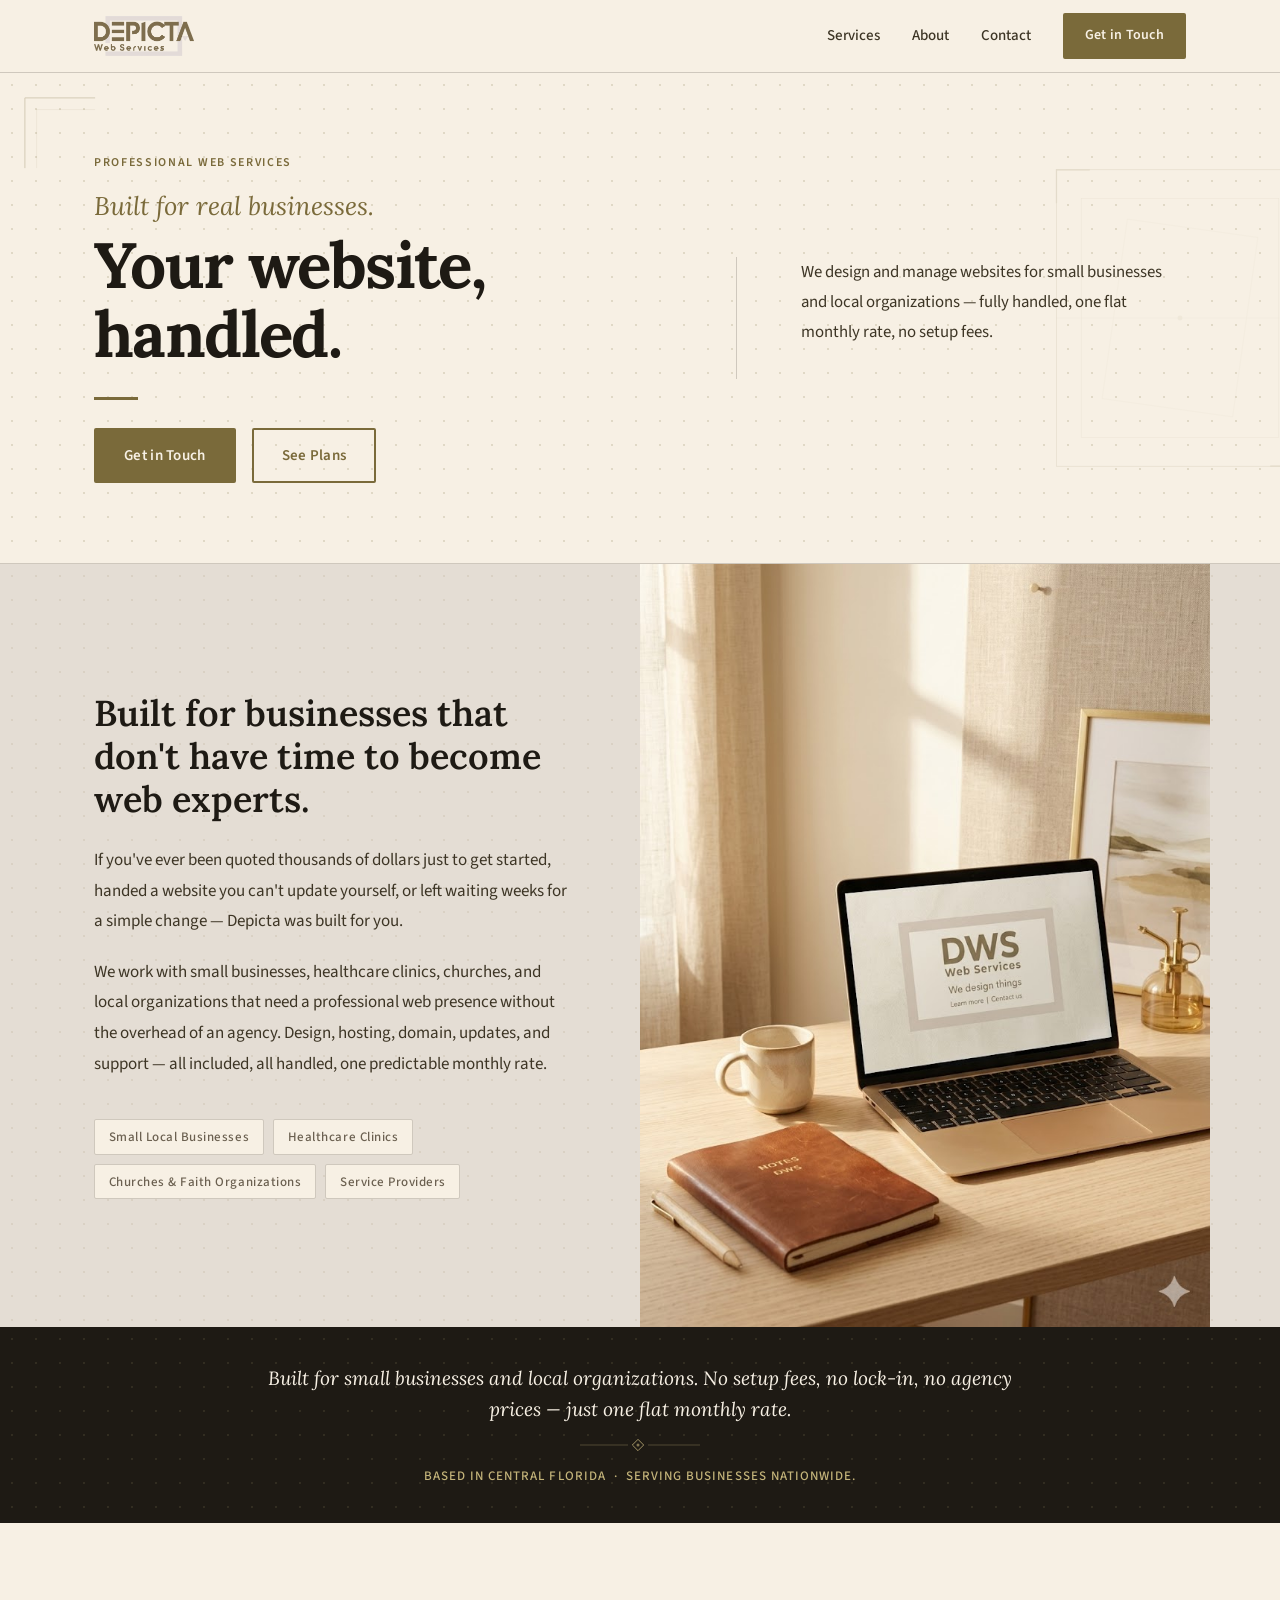
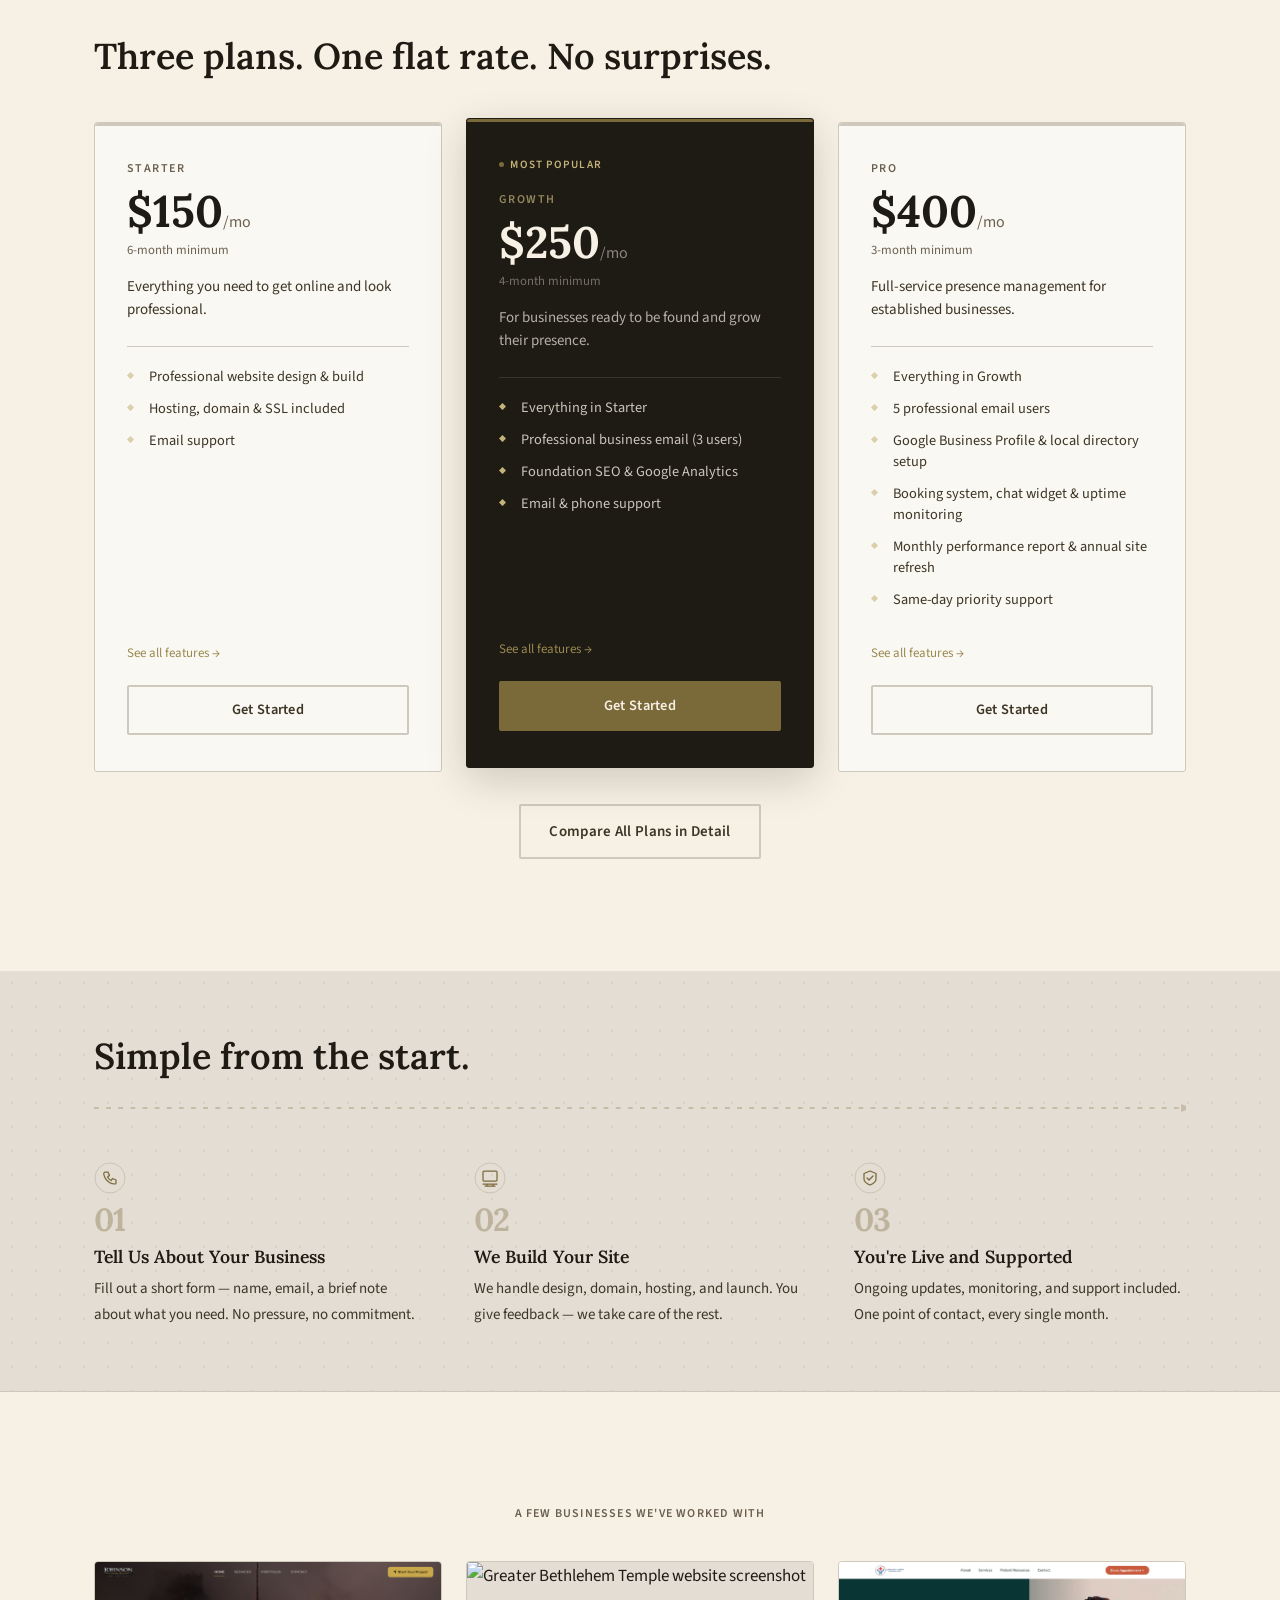
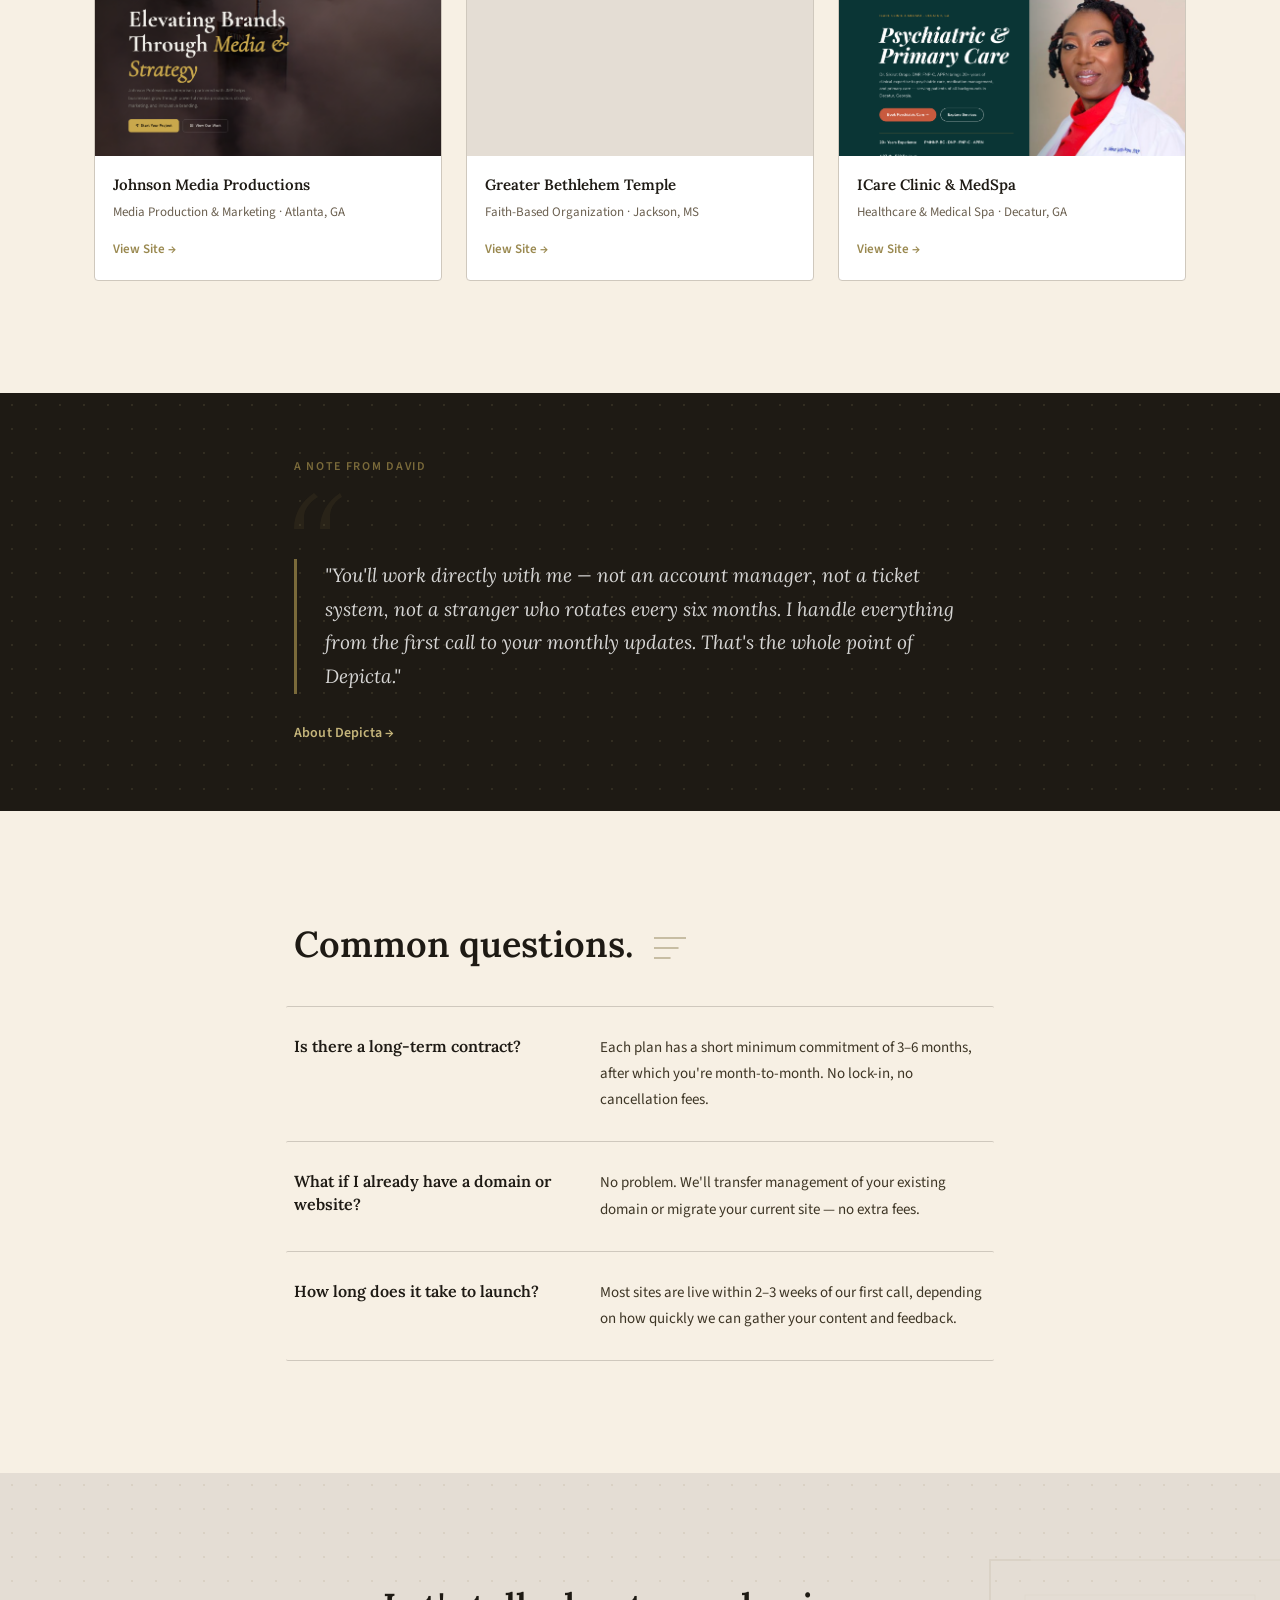
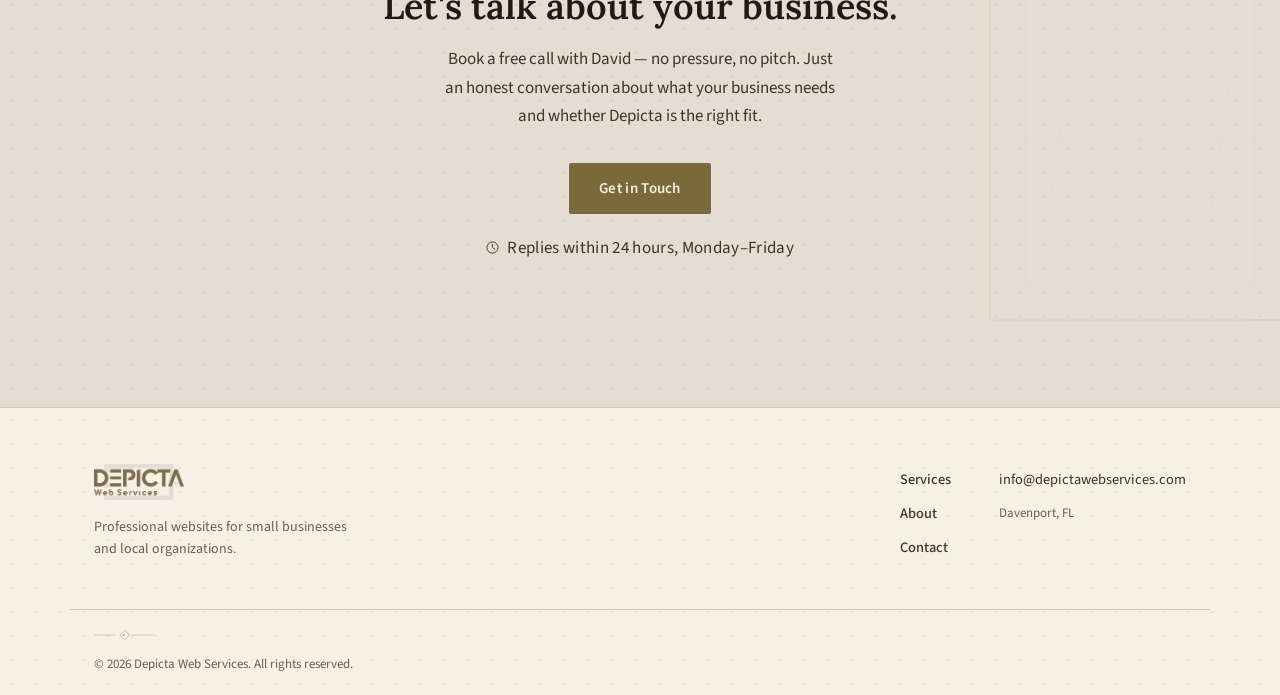
==== commit 82cb2732: "Add portfolio section, declutter plans, style updates - Portfolio section with 3 client cards (scree" ====
--- a/index.html
+++ b/index.html
@@ -212,11 +212,11 @@
               <p class="plan-col__tagline">Everything you need to get online and look professional.</p>
             </div>
             <ul class="plan-col__features">
-              <li>Website design &amp; build</li>
-              <li>Hosting, domain &amp; SSL</li>
-              <li>1 content update / month</li>
+              <li>Professional website design &amp; build</li>
+              <li>Hosting, domain &amp; SSL included</li>
               <li>Email support</li>
             </ul>
+            <a href="services.html" class="plan-col__see-all">See all features &rarr;</a>
             <button class="btn btn--outline plan-col__btn js-open-modal" data-plan="Starter">Get Started</button>
           </div>
 
@@ -230,11 +230,11 @@
             </div>
             <ul class="plan-col__features">
               <li>Everything in Starter</li>
-              <li>Professional email (3 users)</li>
-              <li>Foundation SEO &amp; Analytics</li>
-              <li>3 updates / month</li>
+              <li>Professional business email (3 users)</li>
+              <li>Foundation SEO &amp; Google Analytics</li>
               <li>Email &amp; phone support</li>
             </ul>
+            <a href="services.html" class="plan-col__see-all">See all features &rarr;</a>
             <button class="btn plan-col__btn plan-col__btn--featured js-open-modal" data-plan="Growth">Get Started</button>
           </div>
 
@@ -247,11 +247,13 @@
             </div>
             <ul class="plan-col__features">
               <li>Everything in Growth</li>
-              <li>Google Business Profile setup</li>
-              <li>Booking system &amp; chat widget</li>
-              <li>Monthly performance report</li>
+              <li>5 professional email users</li>
+              <li>Google Business Profile &amp; local directory setup</li>
+              <li>Booking system, chat widget &amp; uptime monitoring</li>
+              <li>Monthly performance report &amp; annual site refresh</li>
               <li>Same-day priority support</li>
             </ul>
+            <a href="services.html" class="plan-col__see-all">See all features &rarr;</a>
             <button class="btn btn--outline plan-col__btn js-open-modal" data-plan="Pro">Get Started</button>
           </div>
 
@@ -314,6 +316,51 @@
             <span class="step__num">03</span>
             <h3>You're Live and Supported</h3>
             <p>Ongoing updates, monitoring, and support included. One point of contact, every single month.</p>
+          </div>
+
+        </div>
+      </div>
+    </section>
+
+    <!-- ============================================================
+         PORTFOLIO
+    ============================================================ -->
+    <section class="section portfolio-section">
+      <div class="container">
+        <p class="portfolio-section__heading">A few businesses we've worked with</p>
+        <div class="portfolio-grid">
+
+          <div class="portfolio-card">
+            <div class="portfolio-card__img">
+              <img src="assets/johnson.png" alt="Johnson Media Productions website screenshot" loading="lazy" decoding="async">
+            </div>
+            <div class="portfolio-card__body">
+              <p class="portfolio-card__name">Johnson Media Productions</p>
+              <p class="portfolio-card__meta">Media Production &amp; Marketing &middot; Atlanta, GA</p>
+              <a href="https://johnsonproenterprises.com" class="portfolio-card__link" target="_blank" rel="noopener">View Site &rarr;</a>
+            </div>
+          </div>
+
+          <div class="portfolio-card">
+            <div class="portfolio-card__img">
+              <img src="assets/gbt.png" alt="Greater Bethlehem Temple website screenshot" loading="lazy" decoding="async">
+            </div>
+            <div class="portfolio-card__body">
+              <p class="portfolio-card__name">Greater Bethlehem Temple</p>
+              <p class="portfolio-card__meta">Faith-Based Organization &middot; Jackson, MS</p>
+              <a href="https://gbtchurch.org" class="portfolio-card__link" target="_blank" rel="noopener">View Site &rarr;</a>
+            </div>
+          </div>
+
+          <div class="portfolio-card">
+            <div class="portfolio-card__img">
+              <img src="assets/icare.png" alt="ICare Clinic &amp; MedSpa website screenshot" loading="lazy" decoding="async">
+            </div>
+            <div class="portfolio-card__body">
+              <p class="portfolio-card__name">ICare Clinic &amp; MedSpa</p>
+              <p class="portfolio-card__meta">Healthcare &amp; Medical Spa &middot; Decatur, GA</p>
+              <a href="https://icareclinicmedspa.com" class="portfolio-card__link" target="_blank" rel="noopener">View Site &rarr;</a>
+            </div>
           </div>
 
         </div>
@@ -570,6 +617,26 @@
     </div>
   </div>
 
+  <!-- Netlify Forms detection — hidden, never shown to users -->
+  <div style="display:none">
+    <form name="contact-modal" data-netlify="true" netlify-honeypot="bot-field">
+      <input type="hidden" name="form-name" value="contact-modal">
+      <input name="bot-field">
+      <input name="name">
+      <input name="business">
+      <input name="email">
+      <input name="phone">
+      <input type="radio" name="plan" value="Starter">
+      <input type="radio" name="plan" value="Growth">
+      <input type="radio" name="plan" value="Pro">
+      <input type="radio" name="plan" value="Undecided">
+      <input type="radio" name="contact_preference" value="Email">
+      <input type="radio" name="contact_preference" value="Call">
+      <input type="radio" name="contact_preference" value="Text">
+      <textarea name="message"></textarea>
+    </form>
+  </div>
+
   <script src="js/main.js"></script>
 
 </body>
--- a/css/style.css
+++ b/css/style.css
@@ -687,6 +687,26 @@
   border-color: var(--gold-light);
 }
 
+.plan-col__see-all {
+  display: block;
+  font-family: var(--font-sans);
+  font-size: 0.8125rem;
+  color: var(--gold-light);
+  text-decoration: none;
+  margin-bottom: 1.25rem;
+  transition: color var(--transition);
+}
+
+.plan-col__see-all:hover {
+  color: var(--gold);
+}
+
+.plan-col__add-on {
+  font-style: italic;
+  color: var(--brown-muted);
+  font-size: 0.875rem;
+}
+
 .plans-cta {
   margin-top: 2rem;
   text-align: center;
@@ -793,6 +813,8 @@
 .cta-section__reply svg {
   display: inline-block;
   vertical-align: middle;
+  width: 13px;
+  height: 13px;
   margin-right: 5px;
   margin-top: -2px;
 }
@@ -1709,13 +1731,110 @@
 }
 
 /* ============================================================
+   PORTFOLIO
+============================================================ */
+.portfolio-section {
+  border-top: 1px solid var(--rule);
+}
+
+.portfolio-section__heading {
+  font-family: var(--font-sans);
+  font-size: 0.75rem;
+  font-weight: 600;
+  letter-spacing: 0.1em;
+  text-transform: uppercase;
+  color: var(--brown-muted);
+  text-align: center;
+  margin-bottom: 2.25rem;
+}
+
+.portfolio-grid {
+  display: grid;
+  grid-template-columns: repeat(3, 1fr);
+  gap: 1.5rem;
+}
+
+.portfolio-card {
+  border: 1px solid var(--rule);
+  border-radius: 4px;
+  overflow: hidden;
+  background: #fff;
+  position: relative;
+  transition: box-shadow var(--transition);
+}
+
+.portfolio-card:hover {
+  box-shadow: 0 4px 18px rgba(30, 26, 20, 0.08);
+}
+
+.portfolio-card__img {
+  width: 100%;
+  aspect-ratio: 16 / 9;
+  background: var(--beige);
+  overflow: hidden;
+}
+
+.portfolio-card__img img {
+  width: 100%;
+  height: 100%;
+  object-fit: cover;
+  object-position: top;
+  display: block;
+}
+
+.portfolio-card__body {
+  padding: 1rem 1.1rem 1.1rem;
+}
+
+.portfolio-card__name {
+  font-family: var(--font-serif);
+  font-size: 0.9375rem;
+  font-weight: 600;
+  color: var(--brown);
+  margin-bottom: 0.2rem;
+}
+
+.portfolio-card__meta {
+  font-family: var(--font-sans);
+  font-size: 0.8125rem;
+  color: var(--brown-muted);
+  margin-bottom: 0.65rem;
+}
+
+.portfolio-card__link {
+  font-family: var(--font-sans);
+  font-size: 0.8125rem;
+  font-weight: 600;
+  color: var(--gold-light);
+  text-decoration: none;
+  transition: color var(--transition);
+}
+
+.portfolio-card__link::after {
+  content: '';
+  position: absolute;
+  inset: 0;
+}
+
+.portfolio-card__link:hover {
+  color: var(--gold);
+}
+
+@media (max-width: 700px) {
+  .portfolio-grid {
+    grid-template-columns: 1fr;
+    gap: 1rem;
+  }
+}
+
+/* ============================================================
    PERSONAL NOTE
 ============================================================ */
 .personal-note {
   padding-block: 4rem;
-  border-top: 1px solid var(--rule);
-  border-bottom: 1px solid var(--rule);
-  background-color: var(--cream);
+  background-color: var(--brown);
+  background-image: radial-gradient(circle, rgba(196, 180, 122, 0.12) 1px, transparent 1px);
+  background-size: 24px 24px;
 }
 
 .personal-note__mark {
@@ -1730,7 +1849,7 @@
   font-style: italic;
   font-size: clamp(1.05rem, 2vw, 1.2rem);
   line-height: 1.75;
-  color: var(--brown-mid);
+  color: rgba(255, 255, 255, 0.82);
   border-left: 3px solid var(--gold);
   padding-left: 1.75rem;
   margin: 0 0 1.5rem;
@@ -1740,13 +1859,13 @@
 .personal-note__link {
   font-size: 0.875rem;
   font-weight: 600;
-  color: var(--gold);
+  color: var(--gold-dim);
   letter-spacing: 0.01em;
   transition: color var(--transition);
 }
 
 .personal-note__link:hover {
-  color: var(--brown);
+  color: #fff;
 }
 
 /* ============================================================
